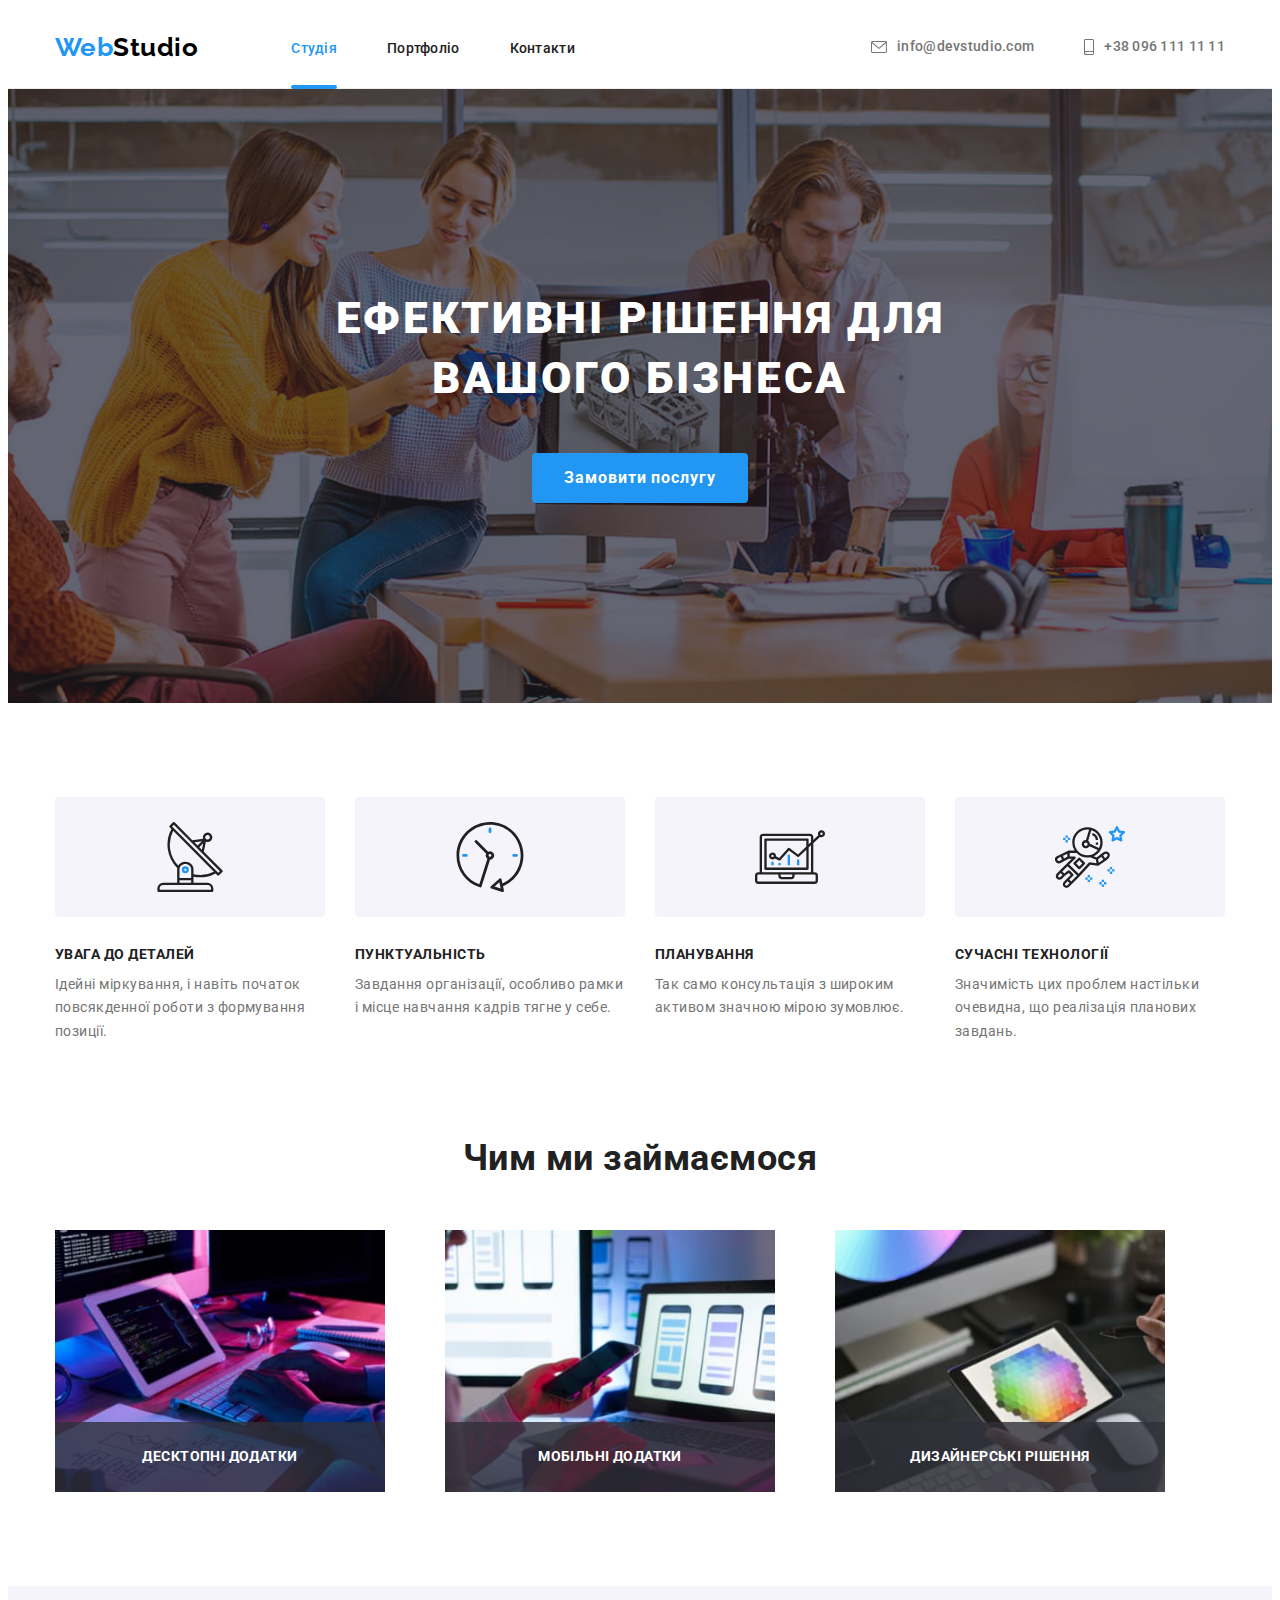
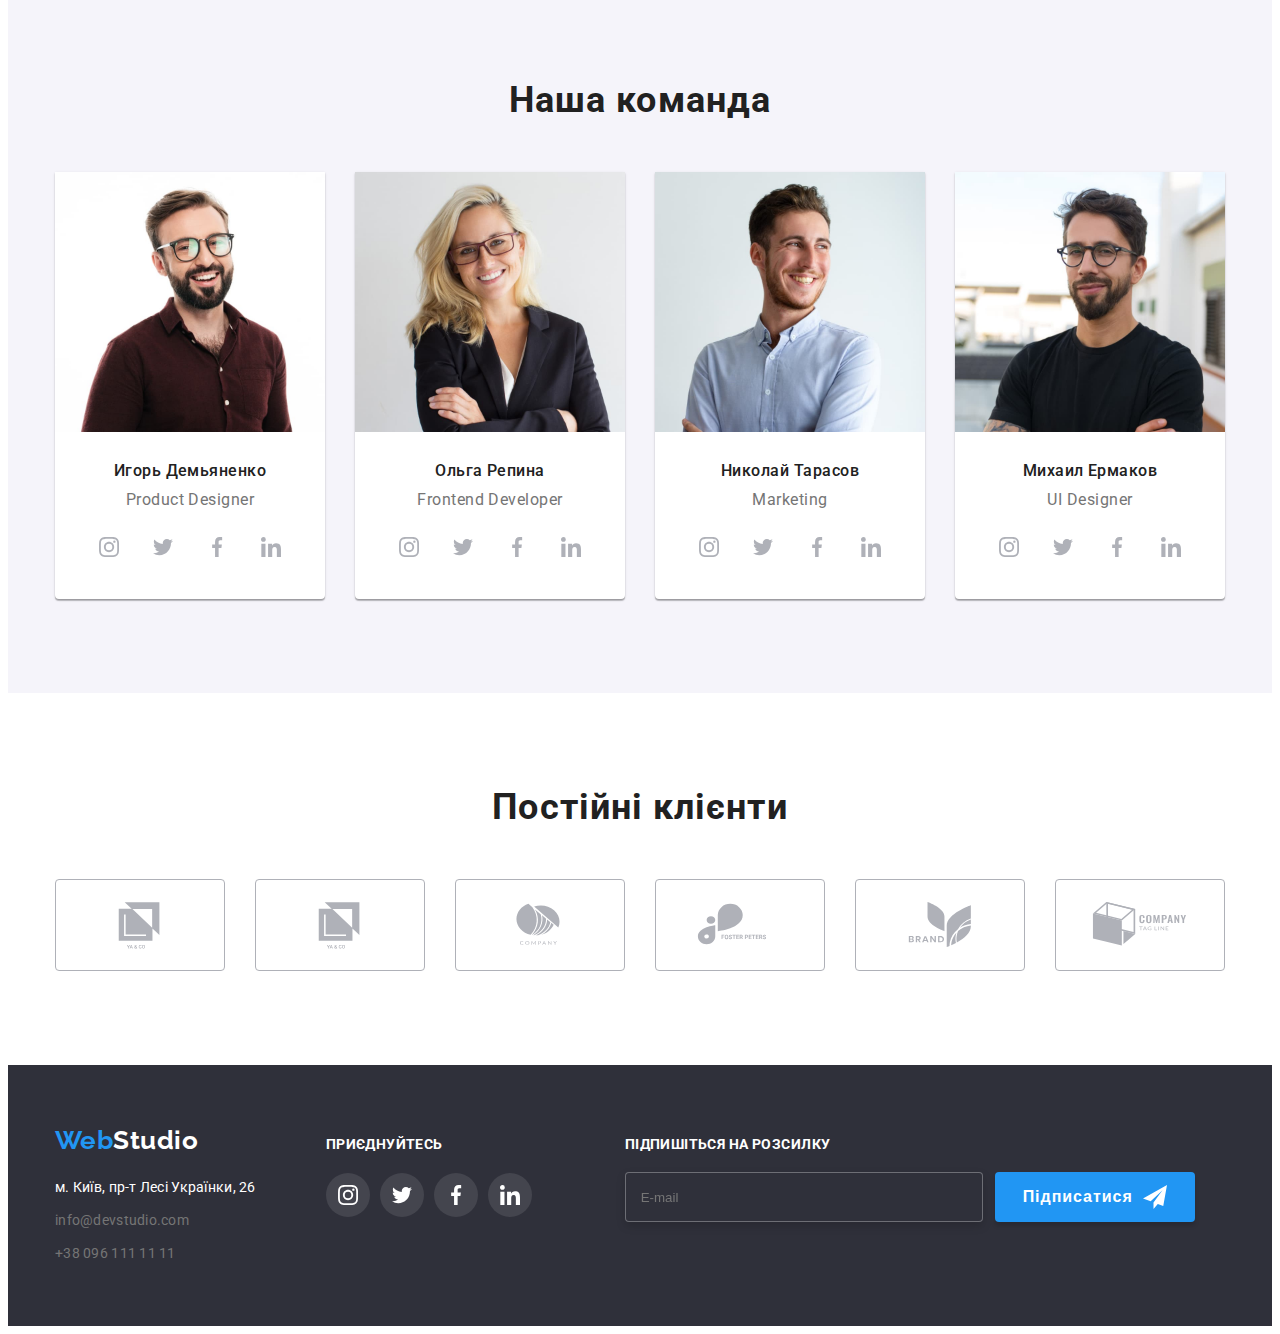
==== index.html @ 053942f5 "111" ====
<!DOCTYPE html>
<html lang="uk">
<head>
    <meta charset="UTF-8">
    <meta http-equiv="X-UA-Compatible" content="IE=edge">
    <meta name="viewport" content="width=device-width, initial-scale=1.0">
    <title>WebStudio</title>
    <link rel="preconnect" href="https://fonts.googleapis.com">
    <link rel="preconnect" href="https://fonts.gstatic.com" crossorigin>
    <link href="https://fonts.googleapis.com/css2?family=Raleway:wght@700&family=Roboto:wght@400;500;700;900&display=swap" rel="stylesheet">
    <link
            rel="stylesheet"
            href="https://cdnjs.cloudflare.com/ajax/libs/modern-normalize/1.1.0/modern-normalize.min.css"
            integrity="sha512-wpPYUAdjBVSE4KJnH1VR1HeZfpl1ub8YT/NKx4PuQ5NmX2tKuGu6U/JRp5y+Y8XG2tV+wKQpNHVUX03MfMFn9Q=="
            crossorigin="anonymous"
            referrerpolicy="no-referrer"
        />
    
    <link rel="stylesheet" href="./css/main.min.css">
</head>
<body>
    <header class="header">
        <div class="container header-container">
            <nav class="header-container">
                <a class="link header-logo" href="./index.html"> <span class="logo logo-font">Web</span><span class="logo1 logo-font">Studio</span></a>
                <ul class="list header-list">
                    <li><a class="navigation-header current link" href="./index.html">Студія</a></li>
                    <li><a class="navigation-header link" href="./portfolio.html">Портфоліо</a></li>
                    <li><a class="navigation-header link" href="">Контакти</a></li>
    
                </ul> 
            </nav>
            <ul class="list header-connect ">
                <li class="navigation-header">
                    

                        
                    <a class="navigation contact-color header-img-a footer-img link" href="mailto:info@devstudio.com"><svg class="navigation-header-img" width="16" height="12">
                        <use class="" href="./img/lessons4/symbol-defs.svg#icon-envelope-hover-2"></use>
                        </svg>info@devstudio.com</a>
                    
                </li>
                
                <li class="navigation-header">
                    
                    <a class="navigation contact-color header-img-a  link" href="tel:+380961111111"><svg class="navigation-header-img" width="10" height="16">
                        <use href="./img/lessons4/symbol-defs.svg#icon-smartphone-1"></use>
                        </svg>+38 096 111 11 11</a>
                
                </li>
            </ul>
        </div>
        
    </header>

    <main>
        <section class="hero">
            <div class="container">
                <h1 class="hero-title hero-text">ЕФЕКТИВНІ РІШЕННЯ ДЛЯ ВАШОГО БІЗНЕСА</h1>
                <button class="hero-title-btn" type="button" data-modal-open>Замовити послугу</button> 
            </div>   
        </section>

        <section class="section-benefits">
            <div class="container">
                <ul class="list container-benefits">
                    <li>
                        <div class="benefits-img">                        
                                <svg width="70" height="70">
                                <use href="./img/lessons4/symbol-defs.svg#icon-antenna-1"></use>
                                </svg>   
                        </div>
                        <h3 class="section-name">УВАГА ДО ДЕТАЛЕЙ</h3>
                        <p class="section-title">Ідейні міркування, і навіть початок повсякденної роботи з формування позиції.</p>
                        
                    </li>
                    <li>
                        <div class="benefits-img">
                            <svg  width="70" height="70">
                            <use href="./img/lessons4/symbol-defs.svg#icon-clock-1"></use>
                            </svg>
                        </div>
                        <h3 class="section-name">ПУНКТУАЛЬНІСТЬ</h3>
                        <p class="section-title">Завдання організації, особливо рамки і місце навчання кадрів тягне у себе.</p>  
                    </li>
                    <li>
                        <div class="benefits-img">
                            
                                <svg  width="70" height="70">
                                <use href="./img/lessons4/symbol-defs.svg#icon-diagram-1"></use>
                                </svg>
                            
                        </div>
                        <h3 class="section-name">ПЛАНУВАННЯ</h3>
                        <p class="section-title">Так само консультація з широким активом значною мірою зумовлює.</p>
                    </li>
                    <li>
                        <div class="benefits-img">
                            <svg width="70" height="70">
                            <use href="./img/lessons4/symbol-defs.svg#icon-astronaut-1"></use>
                            </svg>
                        
                    </div>
                        <h3 class="section-name">СУЧАСНІ ТЕХНОЛОГІЇ</h3>
                        <p class="section-title">Значимість цих проблем настільки очевидна, що реалізація планових завдань.</p>
                    </li>
                </ul>
            </div>
        </section>

        <section class="section-doing-title">
            <div class="container">
                
                <h2 class="section-doing">Чим ми займаємося</h2>
            
                <ul class="list section-doing-picture">
                    <li class="section-doing-text-title section-doing-picture"><img src="./img/what-are-we-doing1.jpg" alt="What are we doing" width="370">
                    <p class="section-doing-text">Десктопні додатки</p>
                    </li>
                    <li class="section-doing-text-title section-doing-picture"><img src="./img/what-are-we-doing2.jpg" alt="What are we doing" width="370">
                    <p class="section-doing-text">Мобільні додатки</p></li>
                    <li class="section-doing-text-title section-doing-picture"><img src="./img/what-are-we-doing3.jpg" alt="What are we doing" width="370">
                    <p class="section-doing-text">Дизайнерські рішення</p></li>
                </ul>
            </div>  
        </section>

        <section class="section section-background">
            <div class="container container-team">
                <h2 class="section-team-title">Наша команда</h2>
                <ul class="list section-corporate">
                    <li class="section-corporate-team"> <img src="./img/Product-Designer.jpg" alt="Product Designer" width="270">
                    <h3 class="section-team">Игорь Демьяненко</h3> <p class="section-title description">Product Designer</p>
                    <ul class="team-social">
                        <li class="team-social-item list">
                            <a href="" class="team-social-list">
                                <svg class="team-social-icon" width="20" height="20">
                                <use href="./img/lessons4/symbol-defs.svg#icon-instagram-2"></use>
                                </svg>
                            </a></li>
                            <li class="team-social-item list">
                                <a href="" class="team-social-list">
                                    <svg class="team-social-icon" width="20" height="20">
                                    <use href="./img/lessons4/symbol-defs.svg#icon-twitter-1"></use>
                                    </svg>
                                </a></li>
                                <li class="team-social-item list">
                                    <a href="" class="team-social-list">
                                        <svg class="team-social-icon" width="20" height="20">
                                        <use href="./img/lessons4/symbol-defs.svg#icon-facebook-1"></use>
                                        </svg>
                                    </a></li>
                                    <li class="team-social-item list">
                                        <a href="" class="team-social-list">
                                            <svg class="team-social-icon" width="20" height="20">
                                            <use href="./img/lessons4/symbol-defs.svg#icon-linkedin-1"></use>
                                            </svg>
                                        </a></li>
                    </ul> </li>
                    <li class="section-corporate-team"><img src="./img/Frontend-Developer.jpg" alt="Frontend Developer" width="270">
                    <h3 class="section-team">Ольга Репина</h3> <p class="section-title description">Frontend Developer</p>
                    <ul class="team-social">
                        <li class="team-social-item list">
                            <a href="" class="team-social-list">
                                <svg class="team-social-icon" width="20" height="20">
                                <use href="./img/lessons4/symbol-defs.svg#icon-instagram-2"></use>
                                </svg>
                            </a></li>
                            <li class="team-social-item list">
                                <a href="" class="team-social-list">
                                    <svg class="team-social-icon" width="20" height="20">
                                    <use href="./img/lessons4/symbol-defs.svg#icon-twitter-1"></use>
                                    </svg>
                                </a></li>
                                <li class="team-social-item list">
                                    <a href="" class="team-social-list">
                                        <svg class="team-social-icon" width="20" height="20">
                                        <use href="./img/lessons4/symbol-defs.svg#icon-facebook-1"></use>
                                        </svg>
                                    </a></li>
                                    <li class="team-social-item list">
                                        <a href="" class="team-social-list">
                                            <svg class="team-social-icon" width="20" height="20">
                                            <use href="./img/lessons4/symbol-defs.svg#icon-linkedin-1"></use>
                                            </svg>
                                        </a></li>
                    </ul></li>
                    <li class="section-corporate-team"><img src="./img/Marketing.jpg" alt="Marketing" width="270">
                    <h3 class="section-team">Николай Тарасов</h3> <p class="section-title description">Marketing</p>
                    <ul class="team-social">
                        <li class="team-social-item list">
                            <a href="" class="team-social-list">
                                <svg class="team-social-icon" width="20" height="20">
                                <use href="./img/lessons4/symbol-defs.svg#icon-instagram-2"></use>
                                </svg>
                            </a></li>
                            <li class="team-social-item list">
                                <a href="" class="team-social-list">
                                    <svg class="team-social-icon" width="20" height="20">
                                    <use href="./img/lessons4/symbol-defs.svg#icon-twitter-1"></use>
                                    </svg>
                                </a></li>
                                <li class="team-social-item list">
                                    <a href="" class="team-social-list">
                                        <svg class="team-social-icon" width="20" height="20">
                                        <use href="./img/lessons4/symbol-defs.svg#icon-facebook-1"></use>
                                        </svg>
                                    </a></li>
                                    <li class="team-social-item list">
                                        <a href="" class="team-social-list">
                                            <svg class="team-social-icon" width="20" height="20">
                                            <use href="./img/lessons4/symbol-defs.svg#icon-linkedin-1"></use>
                                            </svg>
                                        </a></li>
                    </ul></li>
                    <li class="section-corporate-team"><img src="./img/UI-Designer.jpg" alt="UI Designer" width="270">
                    <h3 class="section-team">Михаил Ермаков</h3> <p class="section-title description">UI Designer</p>
                    <ul class="team-social">
                        <li class="team-social-item list">
                            <a href="" class="team-social-list">
                                <svg class="team-social-icon" width="20" height="20">
                                <use href="./img/lessons4/symbol-defs.svg#icon-instagram-2"></use>
                                </svg>
                            </a></li>
                            <li class="team-social-item list">
                                <a href="" class="team-social-list">
                                    <svg class="team-social-icon" width="20" height="20">
                                    <use href="./img/lessons4/symbol-defs.svg#icon-twitter-1"></use>
                                    </svg>
                                </a></li>
                                <li class="team-social-item list">
                                    <a href="" class="team-social-list">
                                        <svg class="team-social-icon" width="20" height="20">
                                        <use href="./img/lessons4/symbol-defs.svg#icon-facebook-1"></use>
                                        </svg>
                                    </a></li>
                                    <li class="team-social-item list">
                                        <a href="" class="team-social-list">
                                            <svg class="team-social-icon" width="20" height="20">
                                            <use href="./img/lessons4/symbol-defs.svg#icon-linkedin-1"></use>
                                            </svg>
                                        </a></li>
                    </ul></li>
                </ul>
            </div>   
        </section>

        <section class="section-clients">
            
            <div class="container">
                <h2 class="client-title">Постійні клієнти</h2>
            <ul class="client-post-title">
                <li class="client-item list">
                    <a href="" class="client-img" >
                        <svg class="client-icon" width="106" height="60">
                        <use href="./img/lessons4/symbol-defs.svg#icon-Logo"></use>
                        </svg>
                    </a></li>
                    <li class="client-item list">
                        <a href="" class="client-img">
                            <svg class="client-icon" width="106" height="60">
                            <use href="./img/lessons4/symbol-defs.svg#icon-Logo"></use>
                            </svg>
                    </a></li>
                <li class="client-item list">
                    <a href="" class="client-img">
                        <svg class="client-icon" width="106" height="60">
                        <use href="./img/lessons4/symbol-defs.svg#icon-Logo-2"></use>
                        </svg>
                    </a></li>
                <li class="client-item list">
                    <a href="" class="client-img">
                        <svg class="client-icon" width="106" height="60">
                        <use href="./img/lessons4/symbol-defs.svg#icon-Logo-3"></use>
                        </svg>
                    </a></li>  
                <li class="client-item list">
                    <a href="" class="client-img">
                        <svg class="client-icon" width="106" height="60">
                        <use href="./img/lessons4/symbol-defs.svg#icon-Logo-4"></use>
                        </svg>
                    </a></li>
                <li class="client-item list">
                    <a href="" class="client-img">
                        <svg class="client-icon" width="106" height="60">
                        <use href="./img/lessons4/symbol-defs.svg#icon-Logo-5"></use>
                        </svg>
                    </a></li>        
        </ul>
    </div>
        </section>
    </main>
    <footer class="footer">
        <div class="container footer-container">
            <div>
            <div class="footer-logo">
            <a class="link footer-logo" href="index.html"> <span class="logo logo-font">Web</span><span class="logo2 logo-font">Studio</span></a>
            </div>

            <address>
                <ul class="list">
                    
                    <li class="footer-contact"><a class="navigation-footer footer-address-font navigation-address link" href="https://goo.gl/maps/xgKNqcMdcs3EZ4Po8" target="_blank" rel="noopener noreferrer">м. Київ, пр-т Лесі Українки, 26</a></li>
                    <li class="footer-contact"><a class="navigation-footer contact-color footer-address-font link" href="mailto:info@devstudio.com">info@devstudio.com</a></li>
                    <li class="footer-contact"><a class="navigation-footer contact-color footer-address-font link" href="tel:+380961111111">+38 096 111 11 11</a></li>
                </ul> 
            </address>
        </div>
        
        

        <div class="join-up"><h2 class="join-up-title">приєднуйтесь</h2>
        <ul class="join-up-list  ">
            <li class=" list">
                <a href="" class="join-up-list-social">
                    <svg class="join-up-icon" width="20" height="20">
                    <use href="./img/lessons4/symbol-defs.svg#icon-instagram-2"></use>
                    </svg>
                </a></li>
                <li class="team-social-item list">
                    <a href="" class="join-up-list-social">
                        <svg class="join-up-icon" width="20" height="20">
                        <use href="./img/lessons4/symbol-defs.svg#icon-twitter-1"></use>
                        </svg>
                    </a></li>
                    <li class="team-social-item list">
                        <a href="" class="join-up-list-social">
                            <svg class="join-up-icon" width="20" height="20">
                            <use href="./img/lessons4/symbol-defs.svg#icon-facebook-1"></use>
                            </svg>
                        </a></li>
                        <li class="team-social-item list">
                            <a href="" class="join-up-list-social">
                                <svg class="join-up-icon" width="20" height="20">
                                <use href="./img/lessons4/symbol-defs.svg#icon-linkedin-1"></use>
                                </svg>
                            </a></li>
        </ul>
    </div>


    <form class="subscribe">

        <p class="subscribe-title">Підпишіться на розсилку</p>

        <div class="subscribe-form">
        <label for="e-mail"></label>
        <input class="subscribe-input" type="email" name="e-mail" placeholder="E-mail" id="e-mail">

        <button class="subscribe-btn" type="submit">
            Підписатися
            <svg class="footertelegramm" width="24px" height="24px">
                <use href="./img/lessons4/symbol-defs.svg#icon-icon-send"></use>
            </svg>
        </button>
        </div>
    
    </form>
    </div>
    </footer>


    <div class="backdrob is-hidden" data-modal>
        <div class="modal">
            <p class="modal-title">Залиште свої дані, ми вам передзвонимо</p>
            <form class="modal-form">
                <div class="modal-field">
                    <label for="user-name" class="modal-title-text">Ім'я</label>
                    <div class="input-wrap">
                        <input type="text" class="modal-input" name="user-name" id="user-name" placeholder="Петров Андрій" required>
                        <svg class="input-icon" width="18" height="18">
                        <use href="./img/lessons4/symbol-defs.svg#icon-person-black-18dp-1"></use>
                        </svg>
                    </div>          
                </div>
                <div class="modal-field">
                    <label for="user-tel" class="modal-title-text">Телефон</label>
                    <div class="input-wrap">
                        <input type="tel" class="modal-input" name="user-tel" id="user-tel" placeholder="+38 011 111 11 11" required>
                        <svg class="input-icon" width="18" height="18">
                        <use href="./img/lessons4/symbol-defs.svg#icon-phone-black-18dp-1"></use>
                        </svg>
                    </div> 
                </div>
                <div class="modal-field">
                    <label for="user-email" class="modal-title-text">Пошта</label>
                    <div class="input-wrap">
                        <input type="email" class="modal-input" name="user-email" id="user-email" placeholder="user@mail.com" required>
                        <svg class="input-icon" width="18" height="18">
                        <use href="./img/lessons4/symbol-defs.svg#icon-email-black-18dp-1"></use>
                        </svg>
                    </div>
                </div>
                <div class="modal-field-textarea">
                    <label for="user-text" class="modal-title-text">Коментар</label>
                    <textarea name="user-text" class="modal-text modal-input" id="user-text" placeholder="Введіть текст" ></textarea>  
                </div>

                <div>
                    
                    <input type="checkbox" name="rules" id="rules" class="modal-check visually-hidden" value="true"/>
                    <label for="rules" class="rules-text">
                        <span>
                            <svg class="check-icon " width="11" height="8">
                                <use href="./img/lessons4/symbol-defs.svg#icon-Vector-3"></use>
                            </svg>
                        </span>  
                        Погоджуюся з розсилкою та приймаю
                        <a class="rules-link" href="">Умови договору</a> 
                    </label>
                
                </div>
                <button type="submit" class="modal-title-btn">Відправити</button>
            </form>
            
            <button type="button" class="modal-button" data-modal-close>
                
                <svg class="modal-icon" width="11" height="11">
                <use  href="./img/lessons4/symbol-defs.svg#icon-cross"></use>
                </svg></button>
        </div>
    
    </div>
    
    
</body>
</html>
---- css/main.min.css ----
:root{--main-text: #212121;--secondary-text: #757575}.visually-hidden{position:absolute;white-space:nowrap;width:1px;height:1px;overflow:hidden;border:0;padding:0;clip:rect(0 0 0 0);clip-path:inset(50%);margin:-1px}*{box-sizing:border-box}p,h1,h2,h3,h4,h5,h6{margin:0}ul{margin:0;padding-left:0}button{cursor:pointer}img{display:block;max-width:100%;height:auto}.list{list-style:none}.link{text-decoration:none}body{background-color:#fff;color:var(--main-text);font-family:"Roboto",sans-serif;letter-spacing:.03em}.header{background-color:#fff;padding-top:24px;padding-bottom:25px;border-bottom-width:1px;border-bottom-style:solid;border-bottom-color:#ececec}.header-container{display:flex;align-items:center}.logo{color:#2196f3}.logo1{color:#000}.logo-font{font-family:"Raleway";font-weight:700;font-size:26px;line-height:1.19}.header-logo{margin-right:93px}.navigation-header{color:var(--main-text);font-weight:500;font-size:14px;line-height:1.14;letter-spacing:.02em;transition:color 250ms cubic-bezier(0.4, 0, 0.2, 1)}.navigation-header:hover,.navigation-header:focus{color:#2196f3}.navigation{color:var(--secondary-text);font-weight:500;font-size:14px;line-height:1.14;letter-spacing:.02em;transition:color 250ms cubic-bezier(0.4, 0, 0.2, 1)}.navigation:hover,.navigation:focus{color:#2196f3}.header-connect{margin-left:auto;display:flex;align-items:center;gap:50px}.header-list{display:flex;align-items:center;gap:50px}.navigation-header-img{margin-right:10px;fill:currentColor}.contact-color{color:var(--secondary-text);display:flex;align-items:center}.header-img-a{fill:var(--secondary-text)}.header-connect{margin-left:auto;display:flex;align-items:center;gap:50px}.header-list{display:flex;align-items:center;gap:50px}.navigation-header-img{margin-right:10px;fill:currentColor}.header-img-a{fill:var(--secondary-text)}.current{color:#2196f3;position:relative}.current::after{position:absolute;content:"";width:100%;height:4px;left:0;bottom:-33px;background:#2196f3;border-radius:2px}.hero{background-color:#2f303a;padding-top:200px;padding-bottom:200px;background-color:#2f303a;font-weight:900;font-size:44px;line-height:1.36;letter-spacing:.06em;text-align:center;background-image:linear-gradient(rgba(47, 48, 58, 0.4), rgba(47, 48, 58, 0.4)),url(../img/lessons4/hero.jpg);background-repeat:no-repeat;background-position:center;background-size:cover}.hero-title{color:#fff}.hero-text{font-weight:900;font-size:44px;line-height:1.36;letter-spacing:.06em;text-align:center;width:696px;margin-bottom:30px;margin-left:auto;margin-right:auto}.hero-title-btn{font-family:"Roboto";font-style:normal;font-weight:700;font-size:16px;line-height:1.88;letter-spacing:.06em;margin-left:auto;margin-right:auto;padding:10px 32px;color:#fff;background-color:#2196f3;border:none;border-radius:4px}.section-benefits{padding-top:94px}.container-benefits{display:flex;gap:30px}.benefits-img{width:270px;height:120px;background-color:#f5f4fa;margin-bottom:30px;border-radius:4px;display:flex;align-items:center;justify-content:center}.section-name{font-weight:700;font-size:14px;line-height:1.14;margin-bottom:10px}.section-title{color:var(--secondary-text);font-weight:400;font-size:14px;line-height:1.7}.section-doing-title{padding-top:94px;padding-bottom:94px}.section-doing{font-weight:700;font-size:36px;line-height:1.16;display:block;text-align:center;margin-bottom:50px}.section-doing-picture{margin-right:30px;display:flex;align-items:center;gap:30px}.section-doing-text-title{position:relative}.section-doing-text{position:absolute;width:100%;height:70px;background-color:rgba(47,48,58,.8);color:#fff;display:flex;align-items:center;justify-content:center;font-weight:700;font-size:14px;line-height:1.14;text-align:center;letter-spacing:.03em;text-transform:uppercase;bottom:0;left:0}.section-background{background-color:#f5f4fa}.container-team{text-align:center}.section-team-title{font-weight:700;font-size:36px;line-height:1.16;text-align:center;letter-spacing:.03em;margin-bottom:50px}.section-corporate{display:flex;align-items:center;gap:30px}.section-corporate-team{background-color:#fff;box-shadow:0px 1px 3px rgba(0,0,0,.12),0px 1px 1px rgba(0,0,0,.14),0px 2px 1px rgba(0,0,0,.2);border-radius:0px 0px 4px 4px}.section-team{font-weight:500;font-size:16px;line-height:1.18;margin-bottom:10px;padding-top:30px}.team-social{display:flex;gap:10px;justify-content:center;padding-bottom:30px}.team-social-list{width:44px;height:44px;border-radius:50%;background-color:#fff;display:block;display:flex;align-items:center;justify-content:center;color:#2196f3;transition:background-color 250ms cubic-bezier(0.4, 0, 0.2, 1)}.team-social-list:hover,.team-social-list:focus{background-color:#2196f3}.team-social-list:hover .team-social-icon,.team-social-list:focus .team-social-icon{fill:#fff}.team-social-icon{fill:#afb1b8;transition:fill 250ms cubic-bezier(0.4, 0, 0.2, 1)}.description{font-weight:400;font-size:16px;line-height:1.18;margin-bottom:16px}.section{color:var(--main-text);padding:94px 15px}.section-clients{padding-top:94px;padding-bottom:94px}.client-title{text-align:center;font-weight:700;font-size:36px;line-height:1.16;letter-spacing:.03em;margin-bottom:50px}.client-post-title{display:flex;gap:30px;justify-content:center}.client-img{fill:#afb1b8;width:170px;height:92px;border:1px solid #afb1b8;border-radius:4px;display:flex;align-items:center;justify-content:center;transition:border-color 250ms cubic-bezier(0.4, 0, 0.2, 1),fill 250ms cubic-bezier(0.4, 0, 0.2, 1)}.client-img:hover,.client-img:focus{border-color:#2196f3;fill:#2196f3}.footer{padding:60px 0;background-color:#2f303a}.footer-container{display:flex;align-items:baseline}.footer-logo{margin-bottom:20px}.logo2{color:#fff}.footer-contact:not(:last-child){margin-bottom:9px}.navigation-footer{font-weight:400;font-size:14px;line-height:1.71;letter-spacing:.02em;transition:color 250ms cubic-bezier(0.4, 0, 0.2, 1)}.navigation-footer:hover,.navigation-footer:focus{color:#2196f3}.footer-address-font{font-weight:400;font-size:14px;line-height:1.71;font-style:normal;display:block}.navigation-address{color:#fff}.join-up{margin-left:70px}.join-up-list{display:flex;gap:10px;justify-content:center}.join-up-list-social{width:44px;height:44px;border-radius:50%;background-color:rgba(255,255,255,.1);display:block;display:flex;align-items:center;justify-content:center;color:#2196f3;transition:background-color 250ms cubic-bezier(0.4, 0, 0.2, 1)}.join-up-list-social:hover,.join-up-list-social:focus{background-color:#2196f3}.join-up-icon{fill:#fff}.subscribe{display:block;margin-left:93px}.subscribe-title{font-weight:700;font-size:14px;line-height:16px;letter-spacing:.03em;text-transform:uppercase;color:#fff;margin-bottom:20px}.subscribe-form{display:flex}.subscribe-input{width:358px;height:50px;padding:15px;box-sizing:border-box;color:#fff;background-color:#2f303a;border:1px solid rgba(255,255,255,.3);filter:drop-shadow(0px 4px 4px rgba(0, 0, 0, 0.15));border-radius:4px;transition:border 250ms #2196f3}.subscribe-input:hover,.subscribe-input:focus{outline:none;border:1px solid #2196f3}.subscribe-btn{display:flex;justify-content:center;align-items:center;margin-left:12px;width:200px;height:50px;background:#2196f3;box-shadow:0px 4px 4px rgba(0,0,0,.15);border:none;border-radius:4px;font-weight:700;font-size:16px;line-height:1.87;letter-spacing:.06em;color:#fff;fill:#fff}.subscribe-btn:hover,.subscribe-btn:focus{cursor:pointer}.footertelegramm{margin-left:10px}.backdrob{position:fixed;top:0;left:0;width:100%;height:100%;background-color:rgba(0,0,0,.2);transition:opacity 250ms cubic-bezier(0.4, 0, 0.2, 1),visibility 250ms cubic-bezier(0.4, 0, 0.2, 1)}.modal{position:absolute;width:528px;height:581px;background:#fff;box-shadow:0px 1px 3px rgba(0,0,0,.12),0px 1px 1px rgba(0,0,0,.14),0px 2px 1px rgba(0,0,0,.2);border-radius:4px;top:50%;left:50%;transform:translate(-50%, -50%) scale(1);transition:transform 250ms cubic-bezier(0.4, 0, 0.2, 1);padding:40px}.backdrob.is-hidden .modal{transform:translate(-50%, -50%) scale(0)}.modal-button{position:absolute;top:8px;right:8px;display:flex;align-items:center;justify-content:center;width:30px;height:30px;padding:0;cursor:pointer;border-radius:50%;color:#000;background-color:rgba(0,0,0,0);border:1px solid rgba(0,0,0,.1);transition:color 250ms cubic-bezier(0.4, 0, 0.2, 1)}.modal-button:hover,.modal-button:focus{color:#2196f3}.modal-title{text-align:center;font-family:"Roboto";font-style:normal;font-weight:700;font-size:20px;line-height:1.15;text-align:center;letter-spacing:.03em;color:var(--main-text);margin-bottom:12px}.modal-input{width:100%;height:40px;border:1px solid rgba(33,33,33,.2);border-radius:4px;padding-left:42px;font-family:"Roboto";font-style:normal;font-weight:400;font-size:12px;line-height:1.16;letter-spacing:.01em;cursor:pointer;transition:border-color 250ms cubic-bezier(0.4, 0, 0.2, 1);outline:rgba(0,0,0,0)}.modal-input:hover,.modal-input:focus{border-color:#2196f3}.modal-title-text{font-family:"Roboto";font-style:normal;font-weight:400;font-size:12px;line-height:1.16;letter-spacing:.01em;color:var(--secondary-text);display:block}.input-icon{position:absolute;left:15px;top:50%;transform:translateY(-50%);transition:fill 250ms cubic-bezier(0.4, 0, 0.2, 1)}.modal-input:hover+.input-icon,.modal-input:focus+.input-icon{fill:#2196f3}.modal-field{margin-bottom:10px}.modal-field-textarea{margin-bottom:20px}.modal-text{display:block;width:100%;height:120px;font-family:"Roboto";font-style:normal;font-weight:400;font-size:12px;line-height:1.16;letter-spacing:.01em;color:var(--main-text);padding:16px 12px;margin-top:4px;border:1px solid rgba(33,33,33,.2);border-radius:4px;resize:none}.rules-text{display:flex;align-items:center;justify-content:center;font-weight:400;font-size:14px;line-height:1.71;letter-spacing:.03em;color:var(--secondary-text)}.rules-text span{width:16px;height:15px;border:2px solid var(--main-text);border-radius:2px;margin-right:7px;display:flex;align-items:center;justify-content:center}.modal-check:checked+.rules-text{background-color:#2196f3;border:none}.rules-link{padding-left:7px;font-size:14px;line-height:1.71;letter-spacing:.03em;text-decoration-line:underline;color:#2196f3}.check-icon{opacity:0}.modal-check:checked+.rules-text .check-icon{fill:#fff;opacity:1}.modal-title-btn{font-family:"Roboto";font-style:normal;font-weight:700;font-size:16px;line-height:1.88;letter-spacing:.06em;color:#fff;background-color:#2196f3;display:flex;align-items:center;text-align:center;letter-spacing:.06em;display:block;margin:30px auto 0;box-shadow:0px 4px 4px rgba(0,0,0,.15);border-radius:4px;border-width:0;padding:10px 32px;cursor:pointer}.input-wrap{position:relative;margin-top:4px}.modal-icon{fill:currentColor}.is-hidden{opacity:0;visibility:hidden;pointer-events:none}.section-portfolios{padding-top:94px;padding-bottom:94px}.button-portfolio{display:flex;gap:8px;margin-bottom:56px;justify-content:center}.button-secondary{color:var(--main-text);background-color:#f5f4fa;border:none;border-radius:4px;padding:6px 22px;transition:color 250ms cubic-bezier(0.4, 0, 0.2, 1),background-color 250ms cubic-bezier(0.4, 0, 0.2, 1)}.button-secondary:hover,.button-secondary:focus{color:#fff;background-color:#2196f3;box-shadow:0px 3px 1px rgba(0,0,0,.1),0px 1px 2px rgba(0,0,0,.08),0px 2px 2px rgba(0,0,0,.12)}.portfolio-item{font-family:"Roboto";font-weight:500;font-size:16px;line-height:1.62;letter-spacing:.03em;padding:6px 22px}.work-portfolio{display:flex;flex-wrap:wrap;gap:30px;transition:color 250ms cubic-bezier(0.4, 0, 0.2, 1)}.work-portfolio-text-position:hover .work-portfolio-text,.work-portfolio-text-position:focus .work-portfolio-text{transform:translateY(0%)}.work-portfolio-text-position{display:block;transition:box-shadow 250ms cubic-bezier(0.4, 0, 0.2, 1)}.work-portfolio-text-position:hover,.work-portfolio-text-position:focus{box-shadow:0px 1px 1px rgba(0,0,0,.12),0px 4px 4px rgba(0,0,0,.06),1px 4px 6px rgba(0,0,0,.16)}.work-portfolio-text-wrap{position:relative;overflow:hidden;transition:color 250ms cubic-bezier(0.4, 0, 0.2, 1)}.work-portfolio-text{position:absolute;top:0;left:0;font-weight:400;font-size:18px;line-height:1.5;letter-spacing:.03em;color:#fff;padding:63px 24px;background:rgba(33,150,243,.9);height:100%;width:100%;transform:translateY(101%);transition:transform 250ms cubic-bezier(0.4, 0, 0.2, 1);overflow:auto}.work-portfolio-text:hover,.work-portfolio-text:focus{box-shadow:0px 1px 1px rgba(0,0,0,.12),0px 4px 4px rgba(0,0,0,.06),1px 4px 6px rgba(0,0,0,.16)}.work-portfolio-text:hover .work-portfolio-text-position,.work-portfolio-text:focus .work-portfolio-text-position{transform:translateY(101%);box-shadow:0px 1px 1px rgba(0,0,0,.12),0px 4px 4px rgba(0,0,0,.06),1px 4px 6px rgba(0,0,0,.16)}.portfolio-card{background:#fff;border:1px solid #eee;padding:20px 24px;border-top:none}.section-portfolio{font-family:"Roboto";font-weight:700;font-size:18px;line-height:2;letter-spacing:.06em;color:var(--main-text);margin-bottom:4px}.section-title-portfolio{color:var(--secondary-text);font-weight:400;font-size:14px;line-height:1.7}.join-up-title{font-weight:700;font-size:14px;line-height:1.14;letter-spacing:.03em;text-transform:uppercase;color:#fff;margin-bottom:20px}.container{max-width:1200px;margin-left:auto;margin-right:auto;padding-left:15px;padding-right:15px}/*# sourceMappingURL=main.min.css.map */
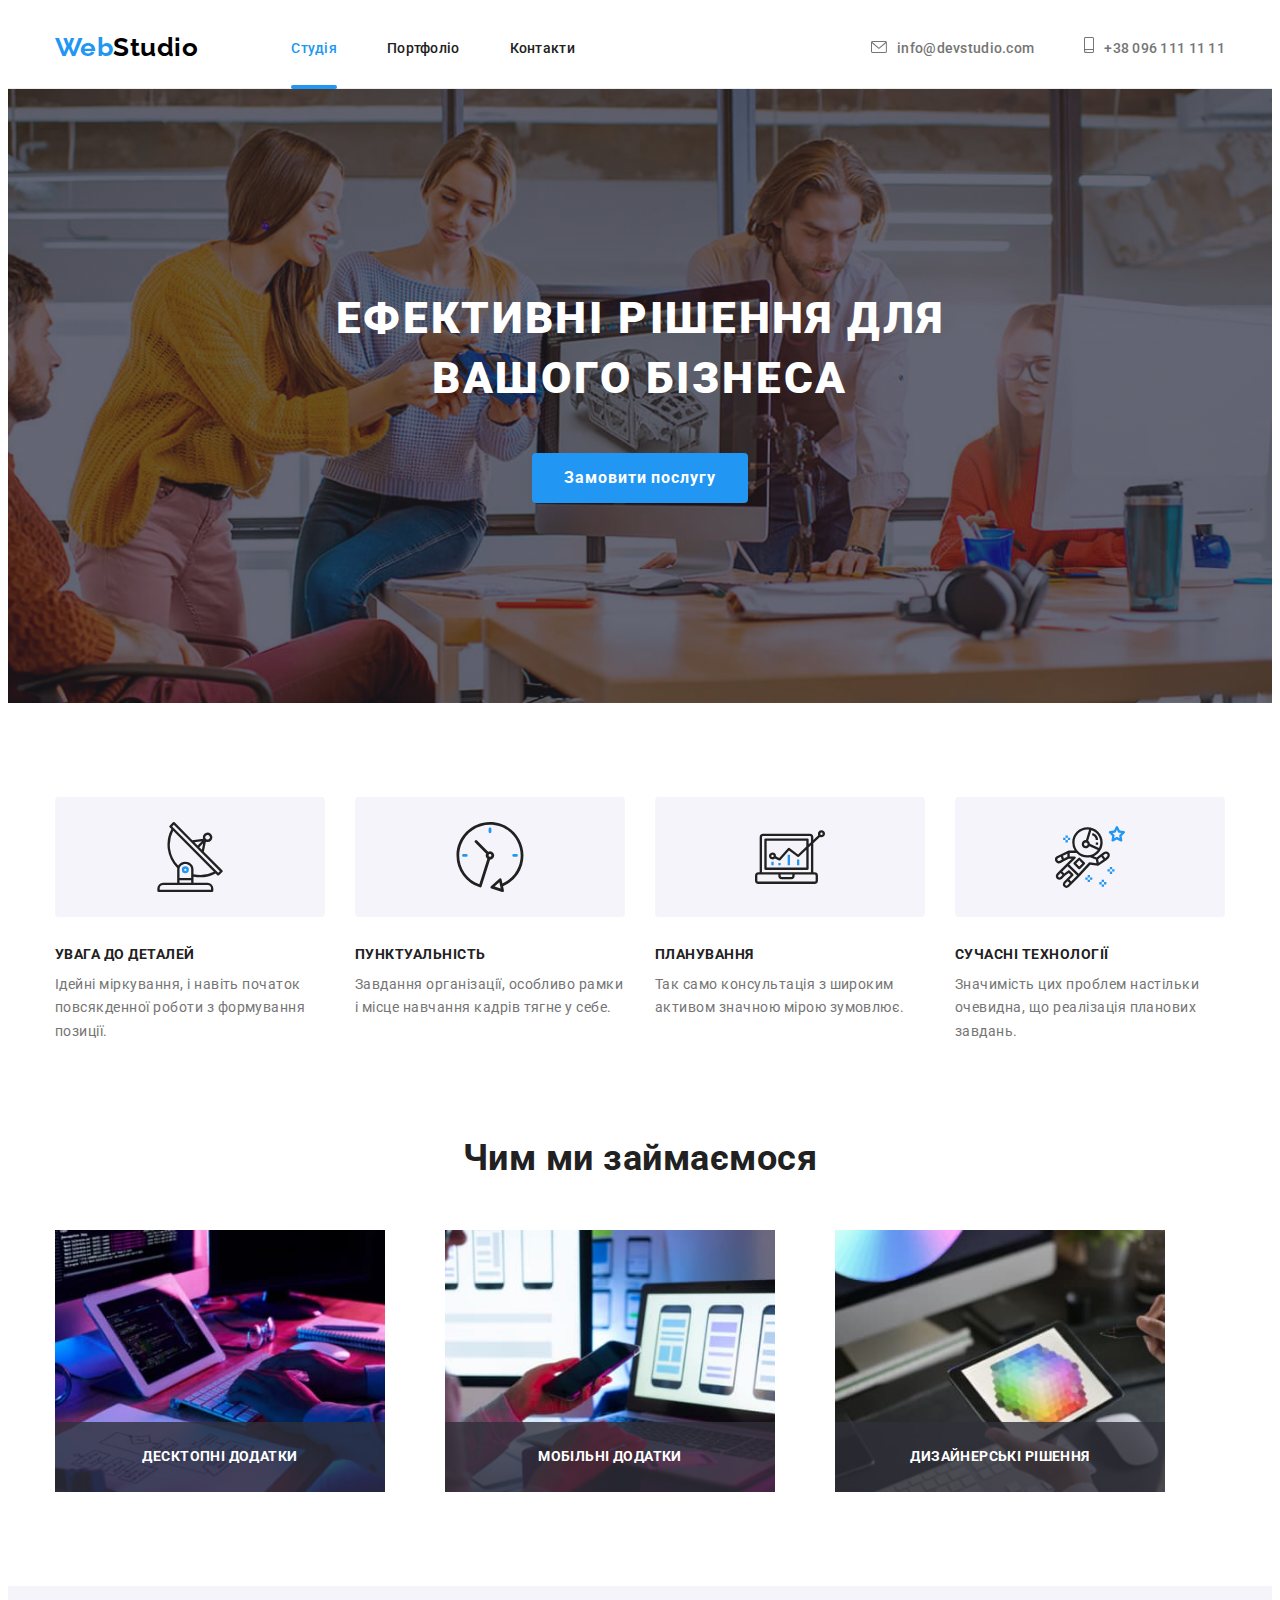
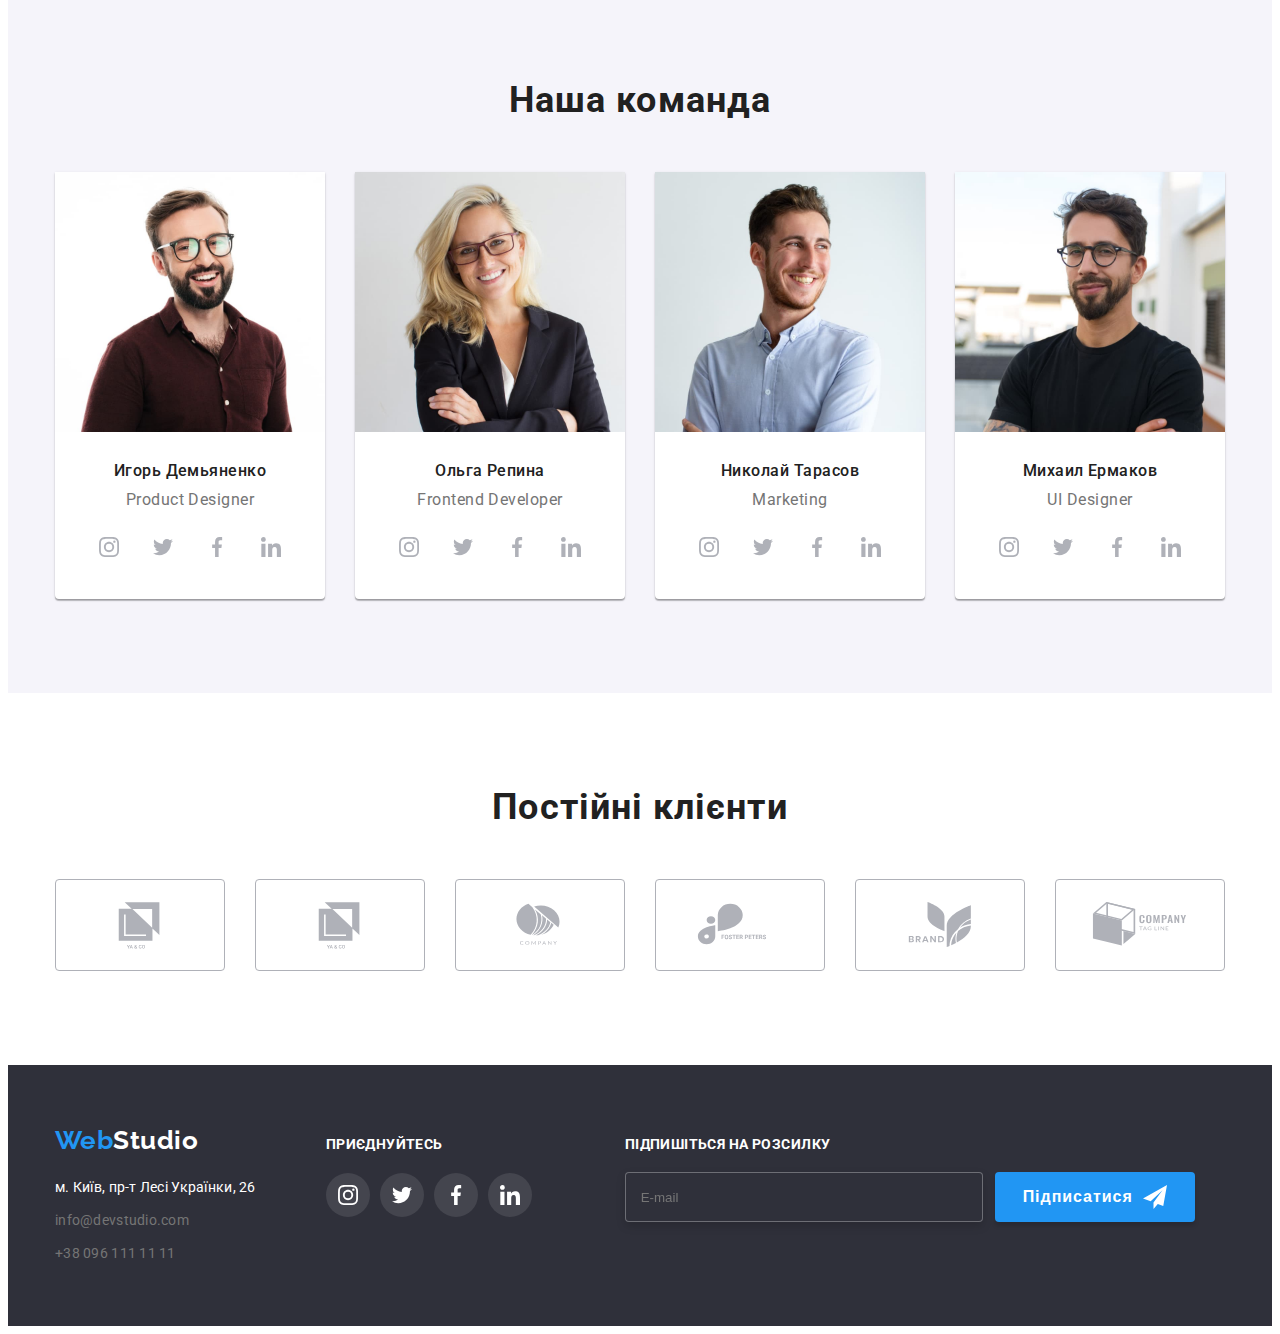
==== commit b64877d0: "допрацювання перед здачею" ====
--- a/index.html
+++ b/index.html
@@ -17,33 +17,34 @@
         />
     
     <link rel="stylesheet" href="./css/main.min.css">
+
 </head>
 <body>
     <header class="header">
-        <div class="container header-container">
-            <nav class="header-container">
-                <a class="link header-logo" href="./index.html"> <span class="logo logo-font">Web</span><span class="logo1 logo-font">Studio</span></a>
-                <ul class="list header-list">
-                    <li><a class="navigation-header current link" href="./index.html">Студія</a></li>
-                    <li><a class="navigation-header link" href="./portfolio.html">Портфоліо</a></li>
-                    <li><a class="navigation-header link" href="">Контакти</a></li>
+        <div class="container header__container">
+            <nav class="header__container">
+                <a class="link header__logo-size" href="./index.html"> <span class="header__logo header__logo-font">Web</span><span class="header__logo1 header__logo-font">Studio</span></a>
+                <ul class="list header__list">
+                    <li><a class="header__unit current link" href="./index.html">Студія</a></li>
+                    <li><a class="header__unit link" href="./portfolio.html">Портфоліо</a></li>
+                    <li><a class="header__unit link" href="">Контакти</a></li>
     
                 </ul> 
             </nav>
-            <ul class="list header-connect ">
-                <li class="navigation-header">
+            <ul class="list header__connect ">
+                <li>
                     
 
                         
-                    <a class="navigation contact-color header-img-a footer-img link" href="mailto:info@devstudio.com"><svg class="navigation-header-img" width="16" height="12">
+                    <a class="header__navigation link" href="mailto:info@devstudio.com"><svg class="header__img" width="16" height="12">
                         <use class="" href="./img/lessons4/symbol-defs.svg#icon-envelope-hover-2"></use>
                         </svg>info@devstudio.com</a>
                     
                 </li>
                 
-                <li class="navigation-header">
+                <li>
                     
-                    <a class="navigation contact-color header-img-a  link" href="tel:+380961111111"><svg class="navigation-header-img" width="10" height="16">
+                    <a class="header__navigation  header-img-a  link" href="tel:+380961111111"><svg class="header__img" width="10" height="16">
                         <use href="./img/lessons4/symbol-defs.svg#icon-smartphone-1"></use>
                         </svg>+38 096 111 11 11</a>
                 
@@ -56,187 +57,187 @@
     <main>
         <section class="hero">
             <div class="container">
-                <h1 class="hero-title hero-text">ЕФЕКТИВНІ РІШЕННЯ ДЛЯ ВАШОГО БІЗНЕСА</h1>
-                <button class="hero-title-btn" type="button" data-modal-open>Замовити послугу</button> 
+                <h1 class="hero__title hero__text">ЕФЕКТИВНІ РІШЕННЯ ДЛЯ ВАШОГО БІЗНЕСА</h1>
+                <button class="hero__btn" type="button" data-modal-open>Замовити послугу</button> 
             </div>   
         </section>
 
-        <section class="section-benefits">
+        <section class="benefits">
             <div class="container">
-                <ul class="list container-benefits">
+                <ul class="list benefits__container">
                     <li>
-                        <div class="benefits-img">                        
+                        <div class="benefits__img">                        
                                 <svg width="70" height="70">
                                 <use href="./img/lessons4/symbol-defs.svg#icon-antenna-1"></use>
                                 </svg>   
                         </div>
-                        <h3 class="section-name">УВАГА ДО ДЕТАЛЕЙ</h3>
-                        <p class="section-title">Ідейні міркування, і навіть початок повсякденної роботи з формування позиції.</p>
+                        <h3 class="benefits__name">УВАГА ДО ДЕТАЛЕЙ</h3>
+                        <p class="benefits__title">Ідейні міркування, і навіть початок повсякденної роботи з формування позиції.</p>
                         
                     </li>
                     <li>
-                        <div class="benefits-img">
+                        <div class="benefits__img">
                             <svg  width="70" height="70">
                             <use href="./img/lessons4/symbol-defs.svg#icon-clock-1"></use>
                             </svg>
                         </div>
-                        <h3 class="section-name">ПУНКТУАЛЬНІСТЬ</h3>
-                        <p class="section-title">Завдання організації, особливо рамки і місце навчання кадрів тягне у себе.</p>  
+                        <h3 class="benefits__name">ПУНКТУАЛЬНІСТЬ</h3>
+                        <p class="benefits__title">Завдання організації, особливо рамки і місце навчання кадрів тягне у себе.</p>  
                     </li>
                     <li>
-                        <div class="benefits-img">
+                        <div class="benefits__img">
                             
                                 <svg  width="70" height="70">
                                 <use href="./img/lessons4/symbol-defs.svg#icon-diagram-1"></use>
                                 </svg>
                             
                         </div>
-                        <h3 class="section-name">ПЛАНУВАННЯ</h3>
-                        <p class="section-title">Так само консультація з широким активом значною мірою зумовлює.</p>
+                        <h3 class="benefits__name">ПЛАНУВАННЯ</h3>
+                        <p class="benefits__title">Так само консультація з широким активом значною мірою зумовлює.</p>
                     </li>
                     <li>
-                        <div class="benefits-img">
+                        <div class="benefits__img">
                             <svg width="70" height="70">
                             <use href="./img/lessons4/symbol-defs.svg#icon-astronaut-1"></use>
                             </svg>
                         
                     </div>
-                        <h3 class="section-name">СУЧАСНІ ТЕХНОЛОГІЇ</h3>
-                        <p class="section-title">Значимість цих проблем настільки очевидна, що реалізація планових завдань.</p>
+                        <h3 class="benefits__name">СУЧАСНІ ТЕХНОЛОГІЇ</h3>
+                        <p class="benefits__title">Значимість цих проблем настільки очевидна, що реалізація планових завдань.</p>
                     </li>
                 </ul>
             </div>
         </section>
 
-        <section class="section-doing-title">
+        <section class="doing">
             <div class="container">
                 
-                <h2 class="section-doing">Чим ми займаємося</h2>
+                <h2 class="doing__section">Чим ми займаємося</h2>
             
-                <ul class="list section-doing-picture">
-                    <li class="section-doing-text-title section-doing-picture"><img src="./img/what-are-we-doing1.jpg" alt="What are we doing" width="370">
-                    <p class="section-doing-text">Десктопні додатки</p>
+                <ul class="list doing__picture">
+                    <li class="doing__title doing__picture"><img src="./img/what-are-we-doing1.jpg" alt="What are we doing" width="370">
+                    <p class="doing__text">Десктопні додатки</p>
                     </li>
-                    <li class="section-doing-text-title section-doing-picture"><img src="./img/what-are-we-doing2.jpg" alt="What are we doing" width="370">
-                    <p class="section-doing-text">Мобільні додатки</p></li>
-                    <li class="section-doing-text-title section-doing-picture"><img src="./img/what-are-we-doing3.jpg" alt="What are we doing" width="370">
-                    <p class="section-doing-text">Дизайнерські рішення</p></li>
+                    <li class="doing__title doing__picture"><img src="./img/what-are-we-doing2.jpg" alt="What are we doing" width="370">
+                    <p class="doing__text">Мобільні додатки</p></li>
+                    <li class="doing__title doing__picture"><img src="./img/what-are-we-doing3.jpg" alt="What are we doing" width="370">
+                    <p class="doing__text">Дизайнерські рішення</p></li>
                 </ul>
             </div>  
         </section>
 
-        <section class="section section-background">
-            <div class="container container-team">
-                <h2 class="section-team-title">Наша команда</h2>
-                <ul class="list section-corporate">
-                    <li class="section-corporate-team"> <img src="./img/Product-Designer.jpg" alt="Product Designer" width="270">
-                    <h3 class="section-team">Игорь Демьяненко</h3> <p class="section-title description">Product Designer</p>
-                    <ul class="team-social">
-                        <li class="team-social-item list">
-                            <a href="" class="team-social-list">
-                                <svg class="team-social-icon" width="20" height="20">
+        <section class="team team__background">
+            <div class="container team__container">
+                <h2 class="team__title">Наша команда</h2>
+                <ul class="list team__corporate">
+                    <li class="team__corporates"> <img src="./img/Product-Designer.jpg" alt="Product Designer" width="270">
+                    <h3 class="team__name">Игорь Демьяненко</h3> <p class="team__description">Product Designer</p>
+                    <ul class="team__social">
+                        <li class="list">
+                            <a href="" class="team__social-list">
+                                <svg class="team__icon" width="20" height="20">
                                 <use href="./img/lessons4/symbol-defs.svg#icon-instagram-2"></use>
                                 </svg>
                             </a></li>
-                            <li class="team-social-item list">
-                                <a href="" class="team-social-list">
-                                    <svg class="team-social-icon" width="20" height="20">
+                            <li class="list">
+                                <a href="" class="team__social-list">
+                                    <svg class="team__icon" width="20" height="20">
                                     <use href="./img/lessons4/symbol-defs.svg#icon-twitter-1"></use>
                                     </svg>
                                 </a></li>
-                                <li class="team-social-item list">
-                                    <a href="" class="team-social-list">
-                                        <svg class="team-social-icon" width="20" height="20">
+                                <li class="list">
+                                    <a href="" class="team__social-list">
+                                        <svg class="team__icon" width="20" height="20">
                                         <use href="./img/lessons4/symbol-defs.svg#icon-facebook-1"></use>
                                         </svg>
                                     </a></li>
-                                    <li class="team-social-item list">
-                                        <a href="" class="team-social-list">
-                                            <svg class="team-social-icon" width="20" height="20">
+                                    <li class="list">
+                                        <a href="" class="team__social-list">
+                                            <svg class="team__icon" width="20" height="20">
                                             <use href="./img/lessons4/symbol-defs.svg#icon-linkedin-1"></use>
                                             </svg>
                                         </a></li>
                     </ul> </li>
-                    <li class="section-corporate-team"><img src="./img/Frontend-Developer.jpg" alt="Frontend Developer" width="270">
-                    <h3 class="section-team">Ольга Репина</h3> <p class="section-title description">Frontend Developer</p>
-                    <ul class="team-social">
-                        <li class="team-social-item list">
-                            <a href="" class="team-social-list">
-                                <svg class="team-social-icon" width="20" height="20">
+                    <li class="team__corporates"><img src="./img/Frontend-Developer.jpg" alt="Frontend Developer" width="270">
+                    <h3 class="team__name">Ольга Репина</h3> <p class="team__description">Frontend Developer</p>
+                    <ul class="team__social">
+                        <li class="list">
+                            <a href="" class="team__social-list">
+                                <svg class="team__icon" width="20" height="20">
                                 <use href="./img/lessons4/symbol-defs.svg#icon-instagram-2"></use>
                                 </svg>
                             </a></li>
-                            <li class="team-social-item list">
-                                <a href="" class="team-social-list">
-                                    <svg class="team-social-icon" width="20" height="20">
+                            <li class="list">
+                                <a href="" class="team__social-list">
+                                    <svg class="team__icon" width="20" height="20">
                                     <use href="./img/lessons4/symbol-defs.svg#icon-twitter-1"></use>
                                     </svg>
                                 </a></li>
-                                <li class="team-social-item list">
-                                    <a href="" class="team-social-list">
-                                        <svg class="team-social-icon" width="20" height="20">
+                                <li class="list">
+                                    <a href="" class="team__social-list">
+                                        <svg class="team__icon" width="20" height="20">
                                         <use href="./img/lessons4/symbol-defs.svg#icon-facebook-1"></use>
                                         </svg>
                                     </a></li>
-                                    <li class="team-social-item list">
-                                        <a href="" class="team-social-list">
-                                            <svg class="team-social-icon" width="20" height="20">
+                                    <li class="list">
+                                        <a href="" class="team__social-list">
+                                            <svg class="team__icon" width="20" height="20">
                                             <use href="./img/lessons4/symbol-defs.svg#icon-linkedin-1"></use>
                                             </svg>
                                         </a></li>
                     </ul></li>
-                    <li class="section-corporate-team"><img src="./img/Marketing.jpg" alt="Marketing" width="270">
-                    <h3 class="section-team">Николай Тарасов</h3> <p class="section-title description">Marketing</p>
-                    <ul class="team-social">
-                        <li class="team-social-item list">
-                            <a href="" class="team-social-list">
-                                <svg class="team-social-icon" width="20" height="20">
+                    <li class="team__corporates"><img src="./img/Marketing.jpg" alt="Marketing" width="270">
+                    <h3 class="team__name">Николай Тарасов</h3> <p class="team__description">Marketing</p>
+                    <ul class="team__social">
+                        <li class="list">
+                            <a href="" class="team__social-list">
+                                <svg class="team__icon" width="20" height="20">
                                 <use href="./img/lessons4/symbol-defs.svg#icon-instagram-2"></use>
                                 </svg>
                             </a></li>
-                            <li class="team-social-item list">
-                                <a href="" class="team-social-list">
-                                    <svg class="team-social-icon" width="20" height="20">
+                            <li class="list">
+                                <a href="" class="team__social-list">
+                                    <svg class="team__icon" width="20" height="20">
                                     <use href="./img/lessons4/symbol-defs.svg#icon-twitter-1"></use>
                                     </svg>
                                 </a></li>
-                                <li class="team-social-item list">
-                                    <a href="" class="team-social-list">
-                                        <svg class="team-social-icon" width="20" height="20">
+                                <li class="list">
+                                    <a href="" class="team__social-list">
+                                        <svg class="team__icon" width="20" height="20">
                                         <use href="./img/lessons4/symbol-defs.svg#icon-facebook-1"></use>
                                         </svg>
                                     </a></li>
-                                    <li class="team-social-item list">
-                                        <a href="" class="team-social-list">
-                                            <svg class="team-social-icon" width="20" height="20">
+                                    <li class="list">
+                                        <a href="" class="team__social-list">
+                                            <svg class="team__icon" width="20" height="20">
                                             <use href="./img/lessons4/symbol-defs.svg#icon-linkedin-1"></use>
                                             </svg>
                                         </a></li>
                     </ul></li>
-                    <li class="section-corporate-team"><img src="./img/UI-Designer.jpg" alt="UI Designer" width="270">
-                    <h3 class="section-team">Михаил Ермаков</h3> <p class="section-title description">UI Designer</p>
-                    <ul class="team-social">
-                        <li class="team-social-item list">
-                            <a href="" class="team-social-list">
-                                <svg class="team-social-icon" width="20" height="20">
+                    <li class="team__corporates"><img src="./img/UI-Designer.jpg" alt="UI Designer" width="270">
+                    <h3 class="team__name">Михаил Ермаков</h3> <p class="team__description">UI Designer</p>
+                    <ul class="team__social">
+                        <li class="list">
+                            <a href="" class="team__social-list">
+                                <svg class="team__icon" width="20" height="20">
                                 <use href="./img/lessons4/symbol-defs.svg#icon-instagram-2"></use>
                                 </svg>
                             </a></li>
-                            <li class="team-social-item list">
-                                <a href="" class="team-social-list">
-                                    <svg class="team-social-icon" width="20" height="20">
+                            <li class="list">
+                                <a href="" class="team__social-list">
+                                    <svg class="team__icon" width="20" height="20">
                                     <use href="./img/lessons4/symbol-defs.svg#icon-twitter-1"></use>
                                     </svg>
                                 </a></li>
-                                <li class="team-social-item list">
-                                    <a href="" class="team-social-list">
-                                        <svg class="team-social-icon" width="20" height="20">
+                                <li class="list">
+                                    <a href="" class="team__social-list">
+                                        <svg class="team__icon" width="20" height="20">
                                         <use href="./img/lessons4/symbol-defs.svg#icon-facebook-1"></use>
                                         </svg>
                                     </a></li>
-                                    <li class="team-social-item list">
-                                        <a href="" class="team-social-list">
-                                            <svg class="team-social-icon" width="20" height="20">
+                                    <li class="list">
+                                        <a href="" class="team__social-list">
+                                            <svg class="team__icon" width="20" height="20">
                                             <use href="./img/lessons4/symbol-defs.svg#icon-linkedin-1"></use>
                                             </svg>
                                         </a></li>
@@ -245,43 +246,43 @@
             </div>   
         </section>
 
-        <section class="section-clients">
+        <section class="clients">
             
             <div class="container">
-                <h2 class="client-title">Постійні клієнти</h2>
-            <ul class="client-post-title">
+                <h2 class="client__title">Постійні клієнти</h2>
+            <ul class="client__post-title">
                 <li class="client-item list">
-                    <a href="" class="client-img" >
+                    <a href="" class="client__img" >
                         <svg class="client-icon" width="106" height="60">
                         <use href="./img/lessons4/symbol-defs.svg#icon-Logo"></use>
                         </svg>
                     </a></li>
                     <li class="client-item list">
-                        <a href="" class="client-img">
+                        <a href="" class="client__img">
                             <svg class="client-icon" width="106" height="60">
                             <use href="./img/lessons4/symbol-defs.svg#icon-Logo"></use>
                             </svg>
                     </a></li>
                 <li class="client-item list">
-                    <a href="" class="client-img">
+                    <a href="" class="client__img">
                         <svg class="client-icon" width="106" height="60">
                         <use href="./img/lessons4/symbol-defs.svg#icon-Logo-2"></use>
                         </svg>
                     </a></li>
                 <li class="client-item list">
-                    <a href="" class="client-img">
+                    <a href="" class="client__img">
                         <svg class="client-icon" width="106" height="60">
                         <use href="./img/lessons4/symbol-defs.svg#icon-Logo-3"></use>
                         </svg>
                     </a></li>  
                 <li class="client-item list">
-                    <a href="" class="client-img">
+                    <a href="" class="client__img">
                         <svg class="client-icon" width="106" height="60">
                         <use href="./img/lessons4/symbol-defs.svg#icon-Logo-4"></use>
                         </svg>
                     </a></li>
                 <li class="client-item list">
-                    <a href="" class="client-img">
+                    <a href="" class="client__img">
                         <svg class="client-icon" width="106" height="60">
                         <use href="./img/lessons4/symbol-defs.svg#icon-Logo-5"></use>
                         </svg>
@@ -291,47 +292,47 @@
         </section>
     </main>
     <footer class="footer">
-        <div class="container footer-container">
+        <div class="container footer__container">
             <div>
-            <div class="footer-logo">
-            <a class="link footer-logo" href="index.html"> <span class="logo logo-font">Web</span><span class="logo2 logo-font">Studio</span></a>
+            <div class="footer__logo-size">
+            <a class="link" href="index.html"> <span class="footer__logo footer__logo-font">Web</span><span class="footer__logo2 footer__logo-font">Studio</span></a>
             </div>
 
             <address>
                 <ul class="list">
                     
-                    <li class="footer-contact"><a class="navigation-footer footer-address-font navigation-address link" href="https://goo.gl/maps/xgKNqcMdcs3EZ4Po8" target="_blank" rel="noopener noreferrer">м. Київ, пр-т Лесі Українки, 26</a></li>
-                    <li class="footer-contact"><a class="navigation-footer contact-color footer-address-font link" href="mailto:info@devstudio.com">info@devstudio.com</a></li>
-                    <li class="footer-contact"><a class="navigation-footer contact-color footer-address-font link" href="tel:+380961111111">+38 096 111 11 11</a></li>
+                    <li class="footer__contact"><a class="footer__navigation footer__address-font footer__navigation-address link" href="https://goo.gl/maps/xgKNqcMdcs3EZ4Po8" target="_blank" rel="noopener noreferrer">м. Київ, пр-т Лесі Українки, 26</a></li>
+                    <li class="footer__contact"><a class="footer__navigation footer__contact-color footer__address-font link" href="mailto:info@devstudio.com">info@devstudio.com</a></li>
+                    <li class="footer__contact"><a class="footer__navigation footer__contact-color footer__address-font link" href="tel:+380961111111">+38 096 111 11 11</a></li>
                 </ul> 
             </address>
         </div>
         
         
 
-        <div class="join-up"><h2 class="join-up-title">приєднуйтесь</h2>
-        <ul class="join-up-list  ">
+        <div class="join-up"><h2 class="join-up__title">приєднуйтесь</h2>
+        <ul class="join-up__list  ">
             <li class=" list">
-                <a href="" class="join-up-list-social">
-                    <svg class="join-up-icon" width="20" height="20">
+                <a href="" class="join-up__social">
+                    <svg class="join-up__icon" width="20" height="20">
                     <use href="./img/lessons4/symbol-defs.svg#icon-instagram-2"></use>
                     </svg>
                 </a></li>
-                <li class="team-social-item list">
-                    <a href="" class="join-up-list-social">
-                        <svg class="join-up-icon" width="20" height="20">
+                <li class="list">
+                    <a href="" class="join-up__social">
+                        <svg class="join-up__icon" width="20" height="20">
                         <use href="./img/lessons4/symbol-defs.svg#icon-twitter-1"></use>
                         </svg>
                     </a></li>
-                    <li class="team-social-item list">
-                        <a href="" class="join-up-list-social">
-                            <svg class="join-up-icon" width="20" height="20">
+                    <li class="list">
+                        <a href="" class="join-up__social">
+                            <svg class="join-up__icon" width="20" height="20">
                             <use href="./img/lessons4/symbol-defs.svg#icon-facebook-1"></use>
                             </svg>
                         </a></li>
-                        <li class="team-social-item list">
-                            <a href="" class="join-up-list-social">
-                                <svg class="join-up-icon" width="20" height="20">
+                        <li class="list">
+                            <a href="" class="join-up__social">
+                                <svg class="join-up__icon" width="20" height="20">
                                 <use href="./img/lessons4/symbol-defs.svg#icon-linkedin-1"></use>
                                 </svg>
                             </a></li>
@@ -341,15 +342,15 @@
 
     <form class="subscribe">
 
-        <p class="subscribe-title">Підпишіться на розсилку</p>
-
-        <div class="subscribe-form">
+        <p class="subscribe__title">Підпишіться на розсилку</p>
+
+        <div class="subscribe__form">
         <label for="e-mail"></label>
-        <input class="subscribe-input" type="email" name="e-mail" placeholder="E-mail" id="e-mail">
-
-        <button class="subscribe-btn" type="submit">
+        <input class="subscribe__input" type="email" name="e-mail" placeholder="E-mail" id="e-mail">
+
+        <button class="subscribe__btn" type="submit">
             Підписатися
-            <svg class="footertelegramm" width="24px" height="24px">
+            <svg class="subscribe__footertelegramm" width="24px" height="24px">
                 <use href="./img/lessons4/symbol-defs.svg#icon-icon-send"></use>
             </svg>
         </button>
@@ -362,66 +363,66 @@
 
     <div class="backdrob is-hidden" data-modal>
         <div class="modal">
-            <p class="modal-title">Залиште свої дані, ми вам передзвонимо</p>
-            <form class="modal-form">
-                <div class="modal-field">
-                    <label for="user-name" class="modal-title-text">Ім'я</label>
-                    <div class="input-wrap">
-                        <input type="text" class="modal-input" name="user-name" id="user-name" placeholder="Петров Андрій" required>
-                        <svg class="input-icon" width="18" height="18">
+            <p class="modal__title">Залиште свої дані, ми вам передзвонимо</p>
+            <form class="modal__form">
+                <div class="modal__field">
+                    <label for="user-name" class="modal__title-text">Ім'я</label>
+                    <div class="modal__input-wrap">
+                        <input type="text" class="modal__input" name="user-name" id="user-name" placeholder="Петров Андрій" required>
+                        <svg class="modal__input-icon" width="18" height="18">
                         <use href="./img/lessons4/symbol-defs.svg#icon-person-black-18dp-1"></use>
                         </svg>
                     </div>          
                 </div>
-                <div class="modal-field">
-                    <label for="user-tel" class="modal-title-text">Телефон</label>
-                    <div class="input-wrap">
-                        <input type="tel" class="modal-input" name="user-tel" id="user-tel" placeholder="+38 011 111 11 11" required>
-                        <svg class="input-icon" width="18" height="18">
+                <div class="modal__field">
+                    <label for="user-tel" class="modal__title-text">Телефон</label>
+                    <div class="modal__input-wrap">
+                        <input type="tel" class="modal__input" name="user-tel" id="user-tel" placeholder="+38 011 111 11 11" required>
+                        <svg class="modal__input-icon" width="18" height="18">
                         <use href="./img/lessons4/symbol-defs.svg#icon-phone-black-18dp-1"></use>
                         </svg>
                     </div> 
                 </div>
-                <div class="modal-field">
-                    <label for="user-email" class="modal-title-text">Пошта</label>
-                    <div class="input-wrap">
-                        <input type="email" class="modal-input" name="user-email" id="user-email" placeholder="user@mail.com" required>
-                        <svg class="input-icon" width="18" height="18">
+                <div class="modal__field">
+                    <label for="user-email" class="modal__title-text">Пошта</label>
+                    <div class="modal__input-wrap">
+                        <input type="email" class="modal__input" name="user-email" id="user-email" placeholder="user@mail.com" required>
+                        <svg class="modal__input-icon" width="18" height="18">
                         <use href="./img/lessons4/symbol-defs.svg#icon-email-black-18dp-1"></use>
                         </svg>
                     </div>
                 </div>
-                <div class="modal-field-textarea">
-                    <label for="user-text" class="modal-title-text">Коментар</label>
-                    <textarea name="user-text" class="modal-text modal-input" id="user-text" placeholder="Введіть текст" ></textarea>  
+                <div class="modal__field-textarea">
+                    <label for="user-text" class="modal__title-text">Коментар</label>
+                    <textarea name="user-text" class="modal__text modal__input" id="user-text" placeholder="Введіть текст" ></textarea>  
                 </div>
 
                 <div>
                     
-                    <input type="checkbox" name="rules" id="rules" class="modal-check visually-hidden" value="true"/>
-                    <label for="rules" class="rules-text">
+                    <input type="checkbox" name="rules" id="rules" class="modal__check visually-hidden" value="true"/>
+                    <label for="rules" class="modal__rules-text">
                         <span>
-                            <svg class="check-icon " width="11" height="8">
+                            <svg class="modal__check-icon " width="11" height="8">
                                 <use href="./img/lessons4/symbol-defs.svg#icon-Vector-3"></use>
                             </svg>
                         </span>  
                         Погоджуюся з розсилкою та приймаю
-                        <a class="rules-link" href="">Умови договору</a> 
+                        <a class="modal__rules-link" href="">Умови договору</a> 
                     </label>
                 
                 </div>
-                <button type="submit" class="modal-title-btn">Відправити</button>
+                <button type="submit" class="modal__title-btn">Відправити</button>
             </form>
             
-            <button type="button" class="modal-button" data-modal-close>
+            <button type="button" class="modal__button" data-modal-close>
                 
-                <svg class="modal-icon" width="11" height="11">
+                <svg class="modal__icon" width="11" height="11">
                 <use  href="./img/lessons4/symbol-defs.svg#icon-cross"></use>
                 </svg></button>
         </div>
     
     </div>
-    
+    <script src="./js/modal.js"></script>
     
 </body>
 </html>--- a/css/main.min.css
+++ b/css/main.min.css
@@ -1 +1 @@
-:root{--main-text: #212121;--secondary-text: #757575}.visually-hidden{position:absolute;white-space:nowrap;width:1px;height:1px;overflow:hidden;border:0;padding:0;clip:rect(0 0 0 0);clip-path:inset(50%);margin:-1px}*{box-sizing:border-box}p,h1,h2,h3,h4,h5,h6{margin:0}ul{margin:0;padding-left:0}button{cursor:pointer}img{display:block;max-width:100%;height:auto}.list{list-style:none}.link{text-decoration:none}body{background-color:#fff;color:var(--main-text);font-family:"Roboto",sans-serif;letter-spacing:.03em}.header{background-color:#fff;padding-top:24px;padding-bottom:25px;border-bottom-width:1px;border-bottom-style:solid;border-bottom-color:#ececec}.header-container{display:flex;align-items:center}.logo{color:#2196f3}.logo1{color:#000}.logo-font{font-family:"Raleway";font-weight:700;font-size:26px;line-height:1.19}.header-logo{margin-right:93px}.navigation-header{color:var(--main-text);font-weight:500;font-size:14px;line-height:1.14;letter-spacing:.02em;transition:color 250ms cubic-bezier(0.4, 0, 0.2, 1)}.navigation-header:hover,.navigation-header:focus{color:#2196f3}.navigation{color:var(--secondary-text);font-weight:500;font-size:14px;line-height:1.14;letter-spacing:.02em;transition:color 250ms cubic-bezier(0.4, 0, 0.2, 1)}.navigation:hover,.navigation:focus{color:#2196f3}.header-connect{margin-left:auto;display:flex;align-items:center;gap:50px}.header-list{display:flex;align-items:center;gap:50px}.navigation-header-img{margin-right:10px;fill:currentColor}.contact-color{color:var(--secondary-text);display:flex;align-items:center}.header-img-a{fill:var(--secondary-text)}.header-connect{margin-left:auto;display:flex;align-items:center;gap:50px}.header-list{display:flex;align-items:center;gap:50px}.navigation-header-img{margin-right:10px;fill:currentColor}.header-img-a{fill:var(--secondary-text)}.current{color:#2196f3;position:relative}.current::after{position:absolute;content:"";width:100%;height:4px;left:0;bottom:-33px;background:#2196f3;border-radius:2px}.hero{background-color:#2f303a;padding-top:200px;padding-bottom:200px;background-color:#2f303a;font-weight:900;font-size:44px;line-height:1.36;letter-spacing:.06em;text-align:center;background-image:linear-gradient(rgba(47, 48, 58, 0.4), rgba(47, 48, 58, 0.4)),url(../img/lessons4/hero.jpg);background-repeat:no-repeat;background-position:center;background-size:cover}.hero-title{color:#fff}.hero-text{font-weight:900;font-size:44px;line-height:1.36;letter-spacing:.06em;text-align:center;width:696px;margin-bottom:30px;margin-left:auto;margin-right:auto}.hero-title-btn{font-family:"Roboto";font-style:normal;font-weight:700;font-size:16px;line-height:1.88;letter-spacing:.06em;margin-left:auto;margin-right:auto;padding:10px 32px;color:#fff;background-color:#2196f3;border:none;border-radius:4px}.section-benefits{padding-top:94px}.container-benefits{display:flex;gap:30px}.benefits-img{width:270px;height:120px;background-color:#f5f4fa;margin-bottom:30px;border-radius:4px;display:flex;align-items:center;justify-content:center}.section-name{font-weight:700;font-size:14px;line-height:1.14;margin-bottom:10px}.section-title{color:var(--secondary-text);font-weight:400;font-size:14px;line-height:1.7}.section-doing-title{padding-top:94px;padding-bottom:94px}.section-doing{font-weight:700;font-size:36px;line-height:1.16;display:block;text-align:center;margin-bottom:50px}.section-doing-picture{margin-right:30px;display:flex;align-items:center;gap:30px}.section-doing-text-title{position:relative}.section-doing-text{position:absolute;width:100%;height:70px;background-color:rgba(47,48,58,.8);color:#fff;display:flex;align-items:center;justify-content:center;font-weight:700;font-size:14px;line-height:1.14;text-align:center;letter-spacing:.03em;text-transform:uppercase;bottom:0;left:0}.section-background{background-color:#f5f4fa}.container-team{text-align:center}.section-team-title{font-weight:700;font-size:36px;line-height:1.16;text-align:center;letter-spacing:.03em;margin-bottom:50px}.section-corporate{display:flex;align-items:center;gap:30px}.section-corporate-team{background-color:#fff;box-shadow:0px 1px 3px rgba(0,0,0,.12),0px 1px 1px rgba(0,0,0,.14),0px 2px 1px rgba(0,0,0,.2);border-radius:0px 0px 4px 4px}.section-team{font-weight:500;font-size:16px;line-height:1.18;margin-bottom:10px;padding-top:30px}.team-social{display:flex;gap:10px;justify-content:center;padding-bottom:30px}.team-social-list{width:44px;height:44px;border-radius:50%;background-color:#fff;display:block;display:flex;align-items:center;justify-content:center;color:#2196f3;transition:background-color 250ms cubic-bezier(0.4, 0, 0.2, 1)}.team-social-list:hover,.team-social-list:focus{background-color:#2196f3}.team-social-list:hover .team-social-icon,.team-social-list:focus .team-social-icon{fill:#fff}.team-social-icon{fill:#afb1b8;transition:fill 250ms cubic-bezier(0.4, 0, 0.2, 1)}.description{font-weight:400;font-size:16px;line-height:1.18;margin-bottom:16px}.section{color:var(--main-text);padding:94px 15px}.section-clients{padding-top:94px;padding-bottom:94px}.client-title{text-align:center;font-weight:700;font-size:36px;line-height:1.16;letter-spacing:.03em;margin-bottom:50px}.client-post-title{display:flex;gap:30px;justify-content:center}.client-img{fill:#afb1b8;width:170px;height:92px;border:1px solid #afb1b8;border-radius:4px;display:flex;align-items:center;justify-content:center;transition:border-color 250ms cubic-bezier(0.4, 0, 0.2, 1),fill 250ms cubic-bezier(0.4, 0, 0.2, 1)}.client-img:hover,.client-img:focus{border-color:#2196f3;fill:#2196f3}.footer{padding:60px 0;background-color:#2f303a}.footer-container{display:flex;align-items:baseline}.footer-logo{margin-bottom:20px}.logo2{color:#fff}.footer-contact:not(:last-child){margin-bottom:9px}.navigation-footer{font-weight:400;font-size:14px;line-height:1.71;letter-spacing:.02em;transition:color 250ms cubic-bezier(0.4, 0, 0.2, 1)}.navigation-footer:hover,.navigation-footer:focus{color:#2196f3}.footer-address-font{font-weight:400;font-size:14px;line-height:1.71;font-style:normal;display:block}.navigation-address{color:#fff}.join-up{margin-left:70px}.join-up-list{display:flex;gap:10px;justify-content:center}.join-up-list-social{width:44px;height:44px;border-radius:50%;background-color:rgba(255,255,255,.1);display:block;display:flex;align-items:center;justify-content:center;color:#2196f3;transition:background-color 250ms cubic-bezier(0.4, 0, 0.2, 1)}.join-up-list-social:hover,.join-up-list-social:focus{background-color:#2196f3}.join-up-icon{fill:#fff}.subscribe{display:block;margin-left:93px}.subscribe-title{font-weight:700;font-size:14px;line-height:16px;letter-spacing:.03em;text-transform:uppercase;color:#fff;margin-bottom:20px}.subscribe-form{display:flex}.subscribe-input{width:358px;height:50px;padding:15px;box-sizing:border-box;color:#fff;background-color:#2f303a;border:1px solid rgba(255,255,255,.3);filter:drop-shadow(0px 4px 4px rgba(0, 0, 0, 0.15));border-radius:4px;transition:border 250ms #2196f3}.subscribe-input:hover,.subscribe-input:focus{outline:none;border:1px solid #2196f3}.subscribe-btn{display:flex;justify-content:center;align-items:center;margin-left:12px;width:200px;height:50px;background:#2196f3;box-shadow:0px 4px 4px rgba(0,0,0,.15);border:none;border-radius:4px;font-weight:700;font-size:16px;line-height:1.87;letter-spacing:.06em;color:#fff;fill:#fff}.subscribe-btn:hover,.subscribe-btn:focus{cursor:pointer}.footertelegramm{margin-left:10px}.backdrob{position:fixed;top:0;left:0;width:100%;height:100%;background-color:rgba(0,0,0,.2);transition:opacity 250ms cubic-bezier(0.4, 0, 0.2, 1),visibility 250ms cubic-bezier(0.4, 0, 0.2, 1)}.modal{position:absolute;width:528px;height:581px;background:#fff;box-shadow:0px 1px 3px rgba(0,0,0,.12),0px 1px 1px rgba(0,0,0,.14),0px 2px 1px rgba(0,0,0,.2);border-radius:4px;top:50%;left:50%;transform:translate(-50%, -50%) scale(1);transition:transform 250ms cubic-bezier(0.4, 0, 0.2, 1);padding:40px}.backdrob.is-hidden .modal{transform:translate(-50%, -50%) scale(0)}.modal-button{position:absolute;top:8px;right:8px;display:flex;align-items:center;justify-content:center;width:30px;height:30px;padding:0;cursor:pointer;border-radius:50%;color:#000;background-color:rgba(0,0,0,0);border:1px solid rgba(0,0,0,.1);transition:color 250ms cubic-bezier(0.4, 0, 0.2, 1)}.modal-button:hover,.modal-button:focus{color:#2196f3}.modal-title{text-align:center;font-family:"Roboto";font-style:normal;font-weight:700;font-size:20px;line-height:1.15;text-align:center;letter-spacing:.03em;color:var(--main-text);margin-bottom:12px}.modal-input{width:100%;height:40px;border:1px solid rgba(33,33,33,.2);border-radius:4px;padding-left:42px;font-family:"Roboto";font-style:normal;font-weight:400;font-size:12px;line-height:1.16;letter-spacing:.01em;cursor:pointer;transition:border-color 250ms cubic-bezier(0.4, 0, 0.2, 1);outline:rgba(0,0,0,0)}.modal-input:hover,.modal-input:focus{border-color:#2196f3}.modal-title-text{font-family:"Roboto";font-style:normal;font-weight:400;font-size:12px;line-height:1.16;letter-spacing:.01em;color:var(--secondary-text);display:block}.input-icon{position:absolute;left:15px;top:50%;transform:translateY(-50%);transition:fill 250ms cubic-bezier(0.4, 0, 0.2, 1)}.modal-input:hover+.input-icon,.modal-input:focus+.input-icon{fill:#2196f3}.modal-field{margin-bottom:10px}.modal-field-textarea{margin-bottom:20px}.modal-text{display:block;width:100%;height:120px;font-family:"Roboto";font-style:normal;font-weight:400;font-size:12px;line-height:1.16;letter-spacing:.01em;color:var(--main-text);padding:16px 12px;margin-top:4px;border:1px solid rgba(33,33,33,.2);border-radius:4px;resize:none}.rules-text{display:flex;align-items:center;justify-content:center;font-weight:400;font-size:14px;line-height:1.71;letter-spacing:.03em;color:var(--secondary-text)}.rules-text span{width:16px;height:15px;border:2px solid var(--main-text);border-radius:2px;margin-right:7px;display:flex;align-items:center;justify-content:center}.modal-check:checked+.rules-text{background-color:#2196f3;border:none}.rules-link{padding-left:7px;font-size:14px;line-height:1.71;letter-spacing:.03em;text-decoration-line:underline;color:#2196f3}.check-icon{opacity:0}.modal-check:checked+.rules-text .check-icon{fill:#fff;opacity:1}.modal-title-btn{font-family:"Roboto";font-style:normal;font-weight:700;font-size:16px;line-height:1.88;letter-spacing:.06em;color:#fff;background-color:#2196f3;display:flex;align-items:center;text-align:center;letter-spacing:.06em;display:block;margin:30px auto 0;box-shadow:0px 4px 4px rgba(0,0,0,.15);border-radius:4px;border-width:0;padding:10px 32px;cursor:pointer}.input-wrap{position:relative;margin-top:4px}.modal-icon{fill:currentColor}.is-hidden{opacity:0;visibility:hidden;pointer-events:none}.section-portfolios{padding-top:94px;padding-bottom:94px}.button-portfolio{display:flex;gap:8px;margin-bottom:56px;justify-content:center}.button-secondary{color:var(--main-text);background-color:#f5f4fa;border:none;border-radius:4px;padding:6px 22px;transition:color 250ms cubic-bezier(0.4, 0, 0.2, 1),background-color 250ms cubic-bezier(0.4, 0, 0.2, 1)}.button-secondary:hover,.button-secondary:focus{color:#fff;background-color:#2196f3;box-shadow:0px 3px 1px rgba(0,0,0,.1),0px 1px 2px rgba(0,0,0,.08),0px 2px 2px rgba(0,0,0,.12)}.portfolio-item{font-family:"Roboto";font-weight:500;font-size:16px;line-height:1.62;letter-spacing:.03em;padding:6px 22px}.work-portfolio{display:flex;flex-wrap:wrap;gap:30px;transition:color 250ms cubic-bezier(0.4, 0, 0.2, 1)}.work-portfolio-text-position:hover .work-portfolio-text,.work-portfolio-text-position:focus .work-portfolio-text{transform:translateY(0%)}.work-portfolio-text-position{display:block;transition:box-shadow 250ms cubic-bezier(0.4, 0, 0.2, 1)}.work-portfolio-text-position:hover,.work-portfolio-text-position:focus{box-shadow:0px 1px 1px rgba(0,0,0,.12),0px 4px 4px rgba(0,0,0,.06),1px 4px 6px rgba(0,0,0,.16)}.work-portfolio-text-wrap{position:relative;overflow:hidden;transition:color 250ms cubic-bezier(0.4, 0, 0.2, 1)}.work-portfolio-text{position:absolute;top:0;left:0;font-weight:400;font-size:18px;line-height:1.5;letter-spacing:.03em;color:#fff;padding:63px 24px;background:rgba(33,150,243,.9);height:100%;width:100%;transform:translateY(101%);transition:transform 250ms cubic-bezier(0.4, 0, 0.2, 1);overflow:auto}.work-portfolio-text:hover,.work-portfolio-text:focus{box-shadow:0px 1px 1px rgba(0,0,0,.12),0px 4px 4px rgba(0,0,0,.06),1px 4px 6px rgba(0,0,0,.16)}.work-portfolio-text:hover .work-portfolio-text-position,.work-portfolio-text:focus .work-portfolio-text-position{transform:translateY(101%);box-shadow:0px 1px 1px rgba(0,0,0,.12),0px 4px 4px rgba(0,0,0,.06),1px 4px 6px rgba(0,0,0,.16)}.portfolio-card{background:#fff;border:1px solid #eee;padding:20px 24px;border-top:none}.section-portfolio{font-family:"Roboto";font-weight:700;font-size:18px;line-height:2;letter-spacing:.06em;color:var(--main-text);margin-bottom:4px}.section-title-portfolio{color:var(--secondary-text);font-weight:400;font-size:14px;line-height:1.7}.join-up-title{font-weight:700;font-size:14px;line-height:1.14;letter-spacing:.03em;text-transform:uppercase;color:#fff;margin-bottom:20px}.container{max-width:1200px;margin-left:auto;margin-right:auto;padding-left:15px;padding-right:15px}/*# sourceMappingURL=main.min.css.map */+:root{--main-text: #212121;--secondary-text: #757575}.visually-hidden{position:absolute;white-space:nowrap;width:1px;height:1px;overflow:hidden;border:0;padding:0;clip:rect(0 0 0 0);clip-path:inset(50%);margin:-1px}*{box-sizing:border-box}p,h1,h2,h3,h4,h5,h6{margin:0}ul{margin:0;padding-left:0}button{cursor:pointer}img{display:block;max-width:100%;height:auto}.list{list-style:none}.link{text-decoration:none}body{background-color:#fff;color:#212121;font-family:"Roboto",sans-serif;letter-spacing:.03em}.header{background-color:#fff;padding-top:24px;padding-bottom:25px;border-bottom-width:1px;border-bottom-style:solid;border-bottom-color:#ececec}.header__container{display:flex;align-items:center}.header__logo-size{margin-right:93px}.header__logo{color:#2196f3}.header__logo1{color:#000}.header__logo-font{font-family:"Raleway";font-weight:700;font-size:26px;line-height:1.19}.header__navigation{color:var(--secondary-text);font-weight:500;font-size:14px;line-height:1.14;letter-spacing:.02em;transition:color 250ms cubic-bezier(0.4, 0, 0.2, 1)}.header__navigation:hover,.header__navigation:focus{color:#2196f3}.header__list{display:flex;align-items:center;gap:50px}.header__unit{color:var(--main-text);font-weight:500;font-size:14px;line-height:1.14;letter-spacing:.02em;transition:color 250ms cubic-bezier(0.4, 0, 0.2, 1)}.header__unit:hover,.header__unit:focus{color:#2196f3}.header__connect{margin-left:auto;display:flex;align-items:center;gap:50px}.header__img{margin-right:10px;fill:currentColor}.current{color:#2196f3;position:relative}.current::after{position:absolute;content:"";width:100%;height:4px;left:0;bottom:-33px;background:#2196f3;border-radius:2px}.hero{background-color:#2f303a;padding-top:200px;padding-bottom:200px;background-color:#2f303a;font-weight:900;font-size:44px;line-height:1.36;letter-spacing:.06em;text-align:center;background-image:linear-gradient(rgba(47, 48, 58, 0.4), rgba(47, 48, 58, 0.4)),url(../img/lessons4/hero.jpg);background-repeat:no-repeat;background-position:center;background-size:cover}.hero__title{color:#fff}.hero__text{font-weight:900;font-size:44px;line-height:1.36;letter-spacing:.06em;text-align:center;width:696px;margin-bottom:30px;margin-left:auto;margin-right:auto}.hero__btn{font-family:"Roboto";font-style:normal;font-weight:700;font-size:16px;line-height:1.88;letter-spacing:.06em;margin-left:auto;margin-right:auto;padding:10px 32px;color:#fff;background-color:#2196f3;border:none;border-radius:4px}.benefits{padding-top:94px}.benefits__container{display:flex;gap:30px}.benefits__img{width:270px;height:120px;background-color:#f5f4fa;margin-bottom:30px;border-radius:4px;display:flex;align-items:center;justify-content:center}.benefits__name{font-weight:700;font-size:14px;line-height:1.14;margin-bottom:10px}.benefits__title{color:var(--secondary-text);font-weight:400;font-size:14px;line-height:1.7}.doing{padding-top:94px;padding-bottom:94px}.doing__section{font-weight:700;font-size:36px;line-height:1.16;display:block;text-align:center;margin-bottom:50px}.doing__picture{margin-right:30px;display:flex;align-items:center;gap:30px}.doing__title{position:relative}.doing__text{position:absolute;width:100%;height:70px;background-color:rgba(47,48,58,.8);color:#fff;display:flex;align-items:center;justify-content:center;font-weight:700;font-size:14px;line-height:1.14;text-align:center;letter-spacing:.03em;text-transform:uppercase;bottom:0;left:0}.team{color:var(--main-text);padding:94px 15px}.team__background{background-color:#f5f4fa}.team__container{text-align:center}.team__title{font-weight:700;font-size:36px;line-height:1.16;text-align:center;letter-spacing:.03em;margin-bottom:50px}.team__corporate{display:flex;align-items:center;gap:30px}.team__corporates{background-color:#fff;box-shadow:0px 1px 3px rgba(0,0,0,.12),0px 1px 1px rgba(0,0,0,.14),0px 2px 1px rgba(0,0,0,.2);border-radius:0px 0px 4px 4px}.team__name{font-weight:500;font-size:16px;line-height:1.18;margin-bottom:10px;padding-top:30px}.team__description{font-weight:400;font-size:16px;line-height:1.18;margin-bottom:16px;color:var(--secondary-text)}.team__social{display:flex;gap:10px;justify-content:center;padding-bottom:30px}.team__social-list{width:44px;height:44px;border-radius:50%;background-color:#fff;display:block;display:flex;align-items:center;justify-content:center;color:#2196f3;transition:background-color 250ms cubic-bezier(0.4, 0, 0.2, 1)}.team__social-list:hover,.team__social-list:focus{background-color:#2196f3}.team__icon{fill:#afb1b8;transition:fill 250ms cubic-bezier(0.4, 0, 0.2, 1)}.team__social-list:hover .team__icon,.team__social-list:focus .team__icon{fill:#fff}.clients{padding-top:94px;padding-bottom:94px}.client__title{text-align:center;font-weight:700;font-size:36px;line-height:1.16;letter-spacing:.03em;margin-bottom:50px}.client__post-title{display:flex;gap:30px;justify-content:center}.client__img{fill:#afb1b8;width:170px;height:92px;border:1px solid #afb1b8;border-radius:4px;display:flex;align-items:center;justify-content:center;transition:border-color 250ms cubic-bezier(0.4, 0, 0.2, 1),fill 250ms cubic-bezier(0.4, 0, 0.2, 1)}.client__img:hover,.client__img:focus{border-color:#2196f3;fill:#2196f3}.footer{padding:60px 0;background-color:#2f303a}.footer__container{display:flex;align-items:baseline}.footer__logo-size{margin-bottom:20px}.footer__logo{color:#2196f3}.footer__logo-font{font-family:"Raleway";font-weight:700;font-size:26px;line-height:1.19}.footer__logo2{color:#fff}.footer__contact:not(:last-child){margin-bottom:9px}.footer__navigation{font-weight:400;font-size:14px;line-height:1.71;letter-spacing:.02em;transition:color 250ms cubic-bezier(0.4, 0, 0.2, 1)}.footer__navigation:hover,.footer__navigation:focus{color:#2196f3}.footer__address-font{font-weight:400;font-size:14px;line-height:1.71;font-style:normal;display:block}.footer__navigation-address{color:#fff}.footer__contact-color{color:var(--secondary-text);display:flex;align-items:center}.join-up{margin-left:70px}.join-up__title{font-weight:700;font-size:14px;line-height:1.14;letter-spacing:.03em;text-transform:uppercase;color:#fff;margin-bottom:20px}.join-up__list{display:flex;gap:10px;justify-content:center}.join-up__social{width:44px;height:44px;border-radius:50%;background-color:rgba(255,255,255,.1);display:block;display:flex;align-items:center;justify-content:center;color:#2196f3;transition:background-color 250ms cubic-bezier(0.4, 0, 0.2, 1)}.join-up__social:hover,.join-up__social:focus{background-color:#2196f3}.join-up__icon{fill:#fff}.subscribe{display:block;margin-left:93px}.subscribe__title{font-weight:700;font-size:14px;line-height:16px;letter-spacing:.03em;text-transform:uppercase;color:#fff;margin-bottom:20px}.subscribe__form{display:flex}.subscribe__input{width:358px;height:50px;padding:15px;box-sizing:border-box;color:#fff;background-color:#2f303a;border:1px solid rgba(255,255,255,.3);filter:drop-shadow(0px 4px 4px rgba(0, 0, 0, 0.15));border-radius:4px;transition:border 250ms #2196f3}.subscribe__input:hover,.subscribe__input:focus{outline:none;border:1px solid #2196f3}.subscribe__btn{display:flex;justify-content:center;align-items:center;margin-left:12px;width:200px;height:50px;background:#2196f3;box-shadow:0px 4px 4px rgba(0,0,0,.15);border:none;border-radius:4px;font-weight:700;font-size:16px;line-height:1.87;letter-spacing:.06em;color:#fff;fill:#fff}.subscribe__btn:hover,.subscribe__btn:focus{cursor:pointer}.subscribe__footertelegramm{margin-left:10px}.backdrob{position:fixed;top:0;left:0;width:100%;height:100%;background-color:rgba(0,0,0,.2);transition:opacity 250ms cubic-bezier(0.4, 0, 0.2, 1),visibility 250ms cubic-bezier(0.4, 0, 0.2, 1)}.modal{position:absolute;width:528px;height:581px;background:#fff;box-shadow:0px 1px 3px rgba(0,0,0,.12),0px 1px 1px rgba(0,0,0,.14),0px 2px 1px rgba(0,0,0,.2);border-radius:4px;top:50%;left:50%;transform:translate(-50%, -50%) scale(1);transition:transform 250ms cubic-bezier(0.4, 0, 0.2, 1);padding:40px}.backdrob.is-hidden .modal{transform:translate(-50%, -50%) scale(0)}.modal__title{text-align:center;font-family:"Roboto";font-style:normal;font-weight:700;font-size:20px;line-height:1.15;text-align:center;letter-spacing:.03em;color:var(--main-text);margin-bottom:12px}.modal__field{margin-bottom:10px}.modal__title-text{font-family:"Roboto";font-style:normal;font-weight:400;font-size:12px;line-height:1.16;letter-spacing:.01em;color:var(--secondary-text);display:block}.modal__input-wrap{position:relative;margin-top:4px}.modal__input{width:100%;height:40px;border:1px solid rgba(33,33,33,.2);border-radius:4px;padding-left:42px;font-family:"Roboto";font-style:normal;font-weight:400;font-size:12px;line-height:1.16;letter-spacing:.01em;cursor:pointer;transition:border-color 250ms cubic-bezier(0.4, 0, 0.2, 1);outline:rgba(0,0,0,0)}.modal__input:hover,.modal__input:focus{border-color:#2196f3}.modal__input-icon{position:absolute;left:15px;top:50%;transform:translateY(-50%);transition:fill 250ms cubic-bezier(0.4, 0, 0.2, 1)}.modal__input:hover+.modal__input-icon,.modal__input:focus+.modal__input-icon{fill:#2196f3}.modal__field-textarea{margin-bottom:20px}.modal__text{display:block;width:100%;height:120px;font-family:"Roboto";font-style:normal;font-weight:400;font-size:12px;line-height:1.16;letter-spacing:.01em;color:var(--main-text);padding:16px 12px;margin-top:4px;border:1px solid rgba(33,33,33,.2);border-radius:4px;resize:none}.modal__rules-text{display:flex;align-items:center;justify-content:center;font-weight:400;font-size:14px;line-height:1.71;letter-spacing:.03em;color:var(--secondary-text)}.modal__rules-text span{width:16px;height:15px;border:2px solid var(--main-text);border-radius:2px;margin-right:7px;display:flex;align-items:center;justify-content:center}.modal__check:checked+.modal__rules-text span{background-color:#2196f3;border:none}.modal__check-icon{opacity:0}.modal__check:checked+.modal__rules-text .modal__check-icon{fill:#fff;opacity:1}.modal__rules-link{padding-left:7px;font-size:14px;line-height:1.71;letter-spacing:.03em;text-decoration-line:underline;color:#2196f3}.modal__title-btn{font-family:"Roboto";font-style:normal;font-weight:700;font-size:16px;line-height:1.88;letter-spacing:.06em;color:#fff;background-color:#2196f3;display:flex;align-items:center;text-align:center;letter-spacing:.06em;display:block;margin:30px auto 0;box-shadow:0px 4px 4px rgba(0,0,0,.15);border-radius:4px;border-width:0;padding:10px 32px;cursor:pointer}.modal__button{position:absolute;top:8px;right:8px;display:flex;align-items:center;justify-content:center;width:30px;height:30px;padding:0;cursor:pointer;border-radius:50%;color:#000;background-color:rgba(0,0,0,0);border:1px solid rgba(0,0,0,.1);transition:color 250ms cubic-bezier(0.4, 0, 0.2, 1)}.modal__button:hover,.modal__button:focus{color:#2196f3}.modal__icon{fill:currentColor}.is-hidden{opacity:0;visibility:hidden;pointer-events:none}.portfolio{padding-top:94px;padding-bottom:94px}.portfolio__button{display:flex;gap:8px;margin-bottom:56px;justify-content:center}.portfolio__button-secondary{color:var(--main-text);background-color:#f5f4fa;border:none;border-radius:4px;padding:6px 22px;transition:color 250ms cubic-bezier(0.4, 0, 0.2, 1),background-color 250ms cubic-bezier(0.4, 0, 0.2, 1)}.portfolio__button-secondary:hover,.portfolio__button-secondary:focus{color:#fff;background-color:#2196f3;box-shadow:0px 3px 1px rgba(0,0,0,.1),0px 1px 2px rgba(0,0,0,.08),0px 2px 2px rgba(0,0,0,.12)}.portfolio__item{font-family:"Roboto";font-weight:500;font-size:16px;line-height:1.62;letter-spacing:.03em;padding:6px 22px}.portfolio__work{display:flex;flex-wrap:wrap;gap:30px;transition:color 250ms cubic-bezier(0.4, 0, 0.2, 1)}.portfolio__text-position{display:block;transition:box-shadow 250ms cubic-bezier(0.4, 0, 0.2, 1)}.portfolio__text-position:hover,.portfolio__text-position:focus{box-shadow:0px 1px 1px rgba(0,0,0,.12),0px 4px 4px rgba(0,0,0,.06),1px 4px 6px rgba(0,0,0,.16)}.portfolio__text:hover .portfolio__text-position:hover,.portfolio__text:focus .portfolio__text-position:hover,.portfolio__text:hover .portfolio__text-position:focus,.portfolio__text:focus .portfolio__text-position:focus{transform:translateY(101%);box-shadow:0px 1px 1px rgba(0,0,0,.12),0px 4px 4px rgba(0,0,0,.06),1px 4px 6px rgba(0,0,0,.16)}.portfolio__text-wrap{position:relative;overflow:hidden;transition:color 250ms cubic-bezier(0.4, 0, 0.2, 1)}.portfolio__text{position:absolute;top:0;left:0;font-weight:400;font-size:18px;line-height:1.5;letter-spacing:.03em;color:#fff;padding:63px 24px;background:rgba(33,150,243,.9);height:100%;width:100%;transform:translateY(101%);transition:transform 250ms cubic-bezier(0.4, 0, 0.2, 1);overflow:auto}.portfolio__text:hover,.portfolio__text:focus{box-shadow:0px 1px 1px rgba(0,0,0,.12),0px 4px 4px rgba(0,0,0,.06),1px 4px 6px rgba(0,0,0,.16)}.portfolio__text-position:hover .portfolio__text,.portfolio__text-position:focus .portfolio__textt{transform:translateY(0%)}.portfolio__card{background:#fff;border:1px solid #eee;padding:20px 24px;border-top:none}.section-portfolio{font-family:"Roboto";font-weight:700;font-size:18px;line-height:2;letter-spacing:.06em;color:var(--main-text);margin-bottom:4px}.portfolio__title{color:var(--secondary-text);font-weight:400;font-size:14px;line-height:1.7}.container{max-width:1200px;margin-left:auto;margin-right:auto;padding-left:15px;padding-right:15px}.backdrob{position:fixed;top:0;left:0;width:100%;height:100%;background-color:rgba(0,0,0,.2);transition:opacity 250ms cubic-bezier(0.4, 0, 0.2, 1),visibility 250ms cubic-bezier(0.4, 0, 0.2, 1)}.modal{position:absolute;width:528px;height:581px;background:#fff;box-shadow:0px 1px 3px rgba(0,0,0,.12),0px 1px 1px rgba(0,0,0,.14),0px 2px 1px rgba(0,0,0,.2);border-radius:4px;top:50%;left:50%;transform:translate(-50%, -50%) scale(1);transition:transform 250ms cubic-bezier(0.4, 0, 0.2, 1);padding:40px}.backdrob.is-hidden .modal{transform:translate(-50%, -50%) scale(0)}.modal__title{text-align:center;font-family:"Roboto";font-style:normal;font-weight:700;font-size:20px;line-height:1.15;text-align:center;letter-spacing:.03em;color:var(--main-text);margin-bottom:12px}.modal__field{margin-bottom:10px}.modal__title-text{font-family:"Roboto";font-style:normal;font-weight:400;font-size:12px;line-height:1.16;letter-spacing:.01em;color:var(--secondary-text);display:block}.modal__input-wrap{position:relative;margin-top:4px}.modal__input{width:100%;height:40px;border:1px solid rgba(33,33,33,.2);border-radius:4px;padding-left:42px;font-family:"Roboto";font-style:normal;font-weight:400;font-size:12px;line-height:1.16;letter-spacing:.01em;cursor:pointer;transition:border-color 250ms cubic-bezier(0.4, 0, 0.2, 1);outline:rgba(0,0,0,0)}.modal__input:hover,.modal__input:focus{border-color:#2196f3}.modal__input-icon{position:absolute;left:15px;top:50%;transform:translateY(-50%);transition:fill 250ms cubic-bezier(0.4, 0, 0.2, 1)}.modal__input:hover+.modal__input-icon,.modal__input:focus+.modal__input-icon{fill:#2196f3}.modal__field-textarea{margin-bottom:20px}.modal__text{display:block;width:100%;height:120px;font-family:"Roboto";font-style:normal;font-weight:400;font-size:12px;line-height:1.16;letter-spacing:.01em;color:var(--main-text);padding:16px 12px;margin-top:4px;border:1px solid rgba(33,33,33,.2);border-radius:4px;resize:none}.modal__rules-text{display:flex;align-items:center;justify-content:center;font-weight:400;font-size:14px;line-height:1.71;letter-spacing:.03em;color:var(--secondary-text)}.modal__rules-text span{width:16px;height:15px;border:2px solid var(--main-text);border-radius:2px;margin-right:7px;display:flex;align-items:center;justify-content:center}.modal__check:checked+.modal__rules-text span{background-color:#2196f3;border:none}.modal__check-icon{opacity:0}.modal__check:checked+.modal__rules-text .modal__check-icon{fill:#fff;opacity:1}.modal__rules-link{padding-left:7px;font-size:14px;line-height:1.71;letter-spacing:.03em;text-decoration-line:underline;color:#2196f3}.modal__title-btn{font-family:"Roboto";font-style:normal;font-weight:700;font-size:16px;line-height:1.88;letter-spacing:.06em;color:#fff;background-color:#2196f3;display:flex;align-items:center;text-align:center;letter-spacing:.06em;display:block;margin:30px auto 0;box-shadow:0px 4px 4px rgba(0,0,0,.15);border-radius:4px;border-width:0;padding:10px 32px;cursor:pointer}.modal__button{position:absolute;top:8px;right:8px;display:flex;align-items:center;justify-content:center;width:30px;height:30px;padding:0;cursor:pointer;border-radius:50%;color:#000;background-color:rgba(0,0,0,0);border:1px solid rgba(0,0,0,.1);transition:color 250ms cubic-bezier(0.4, 0, 0.2, 1)}.modal__button:hover,.modal__button:focus{color:#2196f3}.modal__icon{fill:currentColor}.is-hidden{opacity:0;visibility:hidden;pointer-events:none}/*# sourceMappingURL=main.min.css.map */